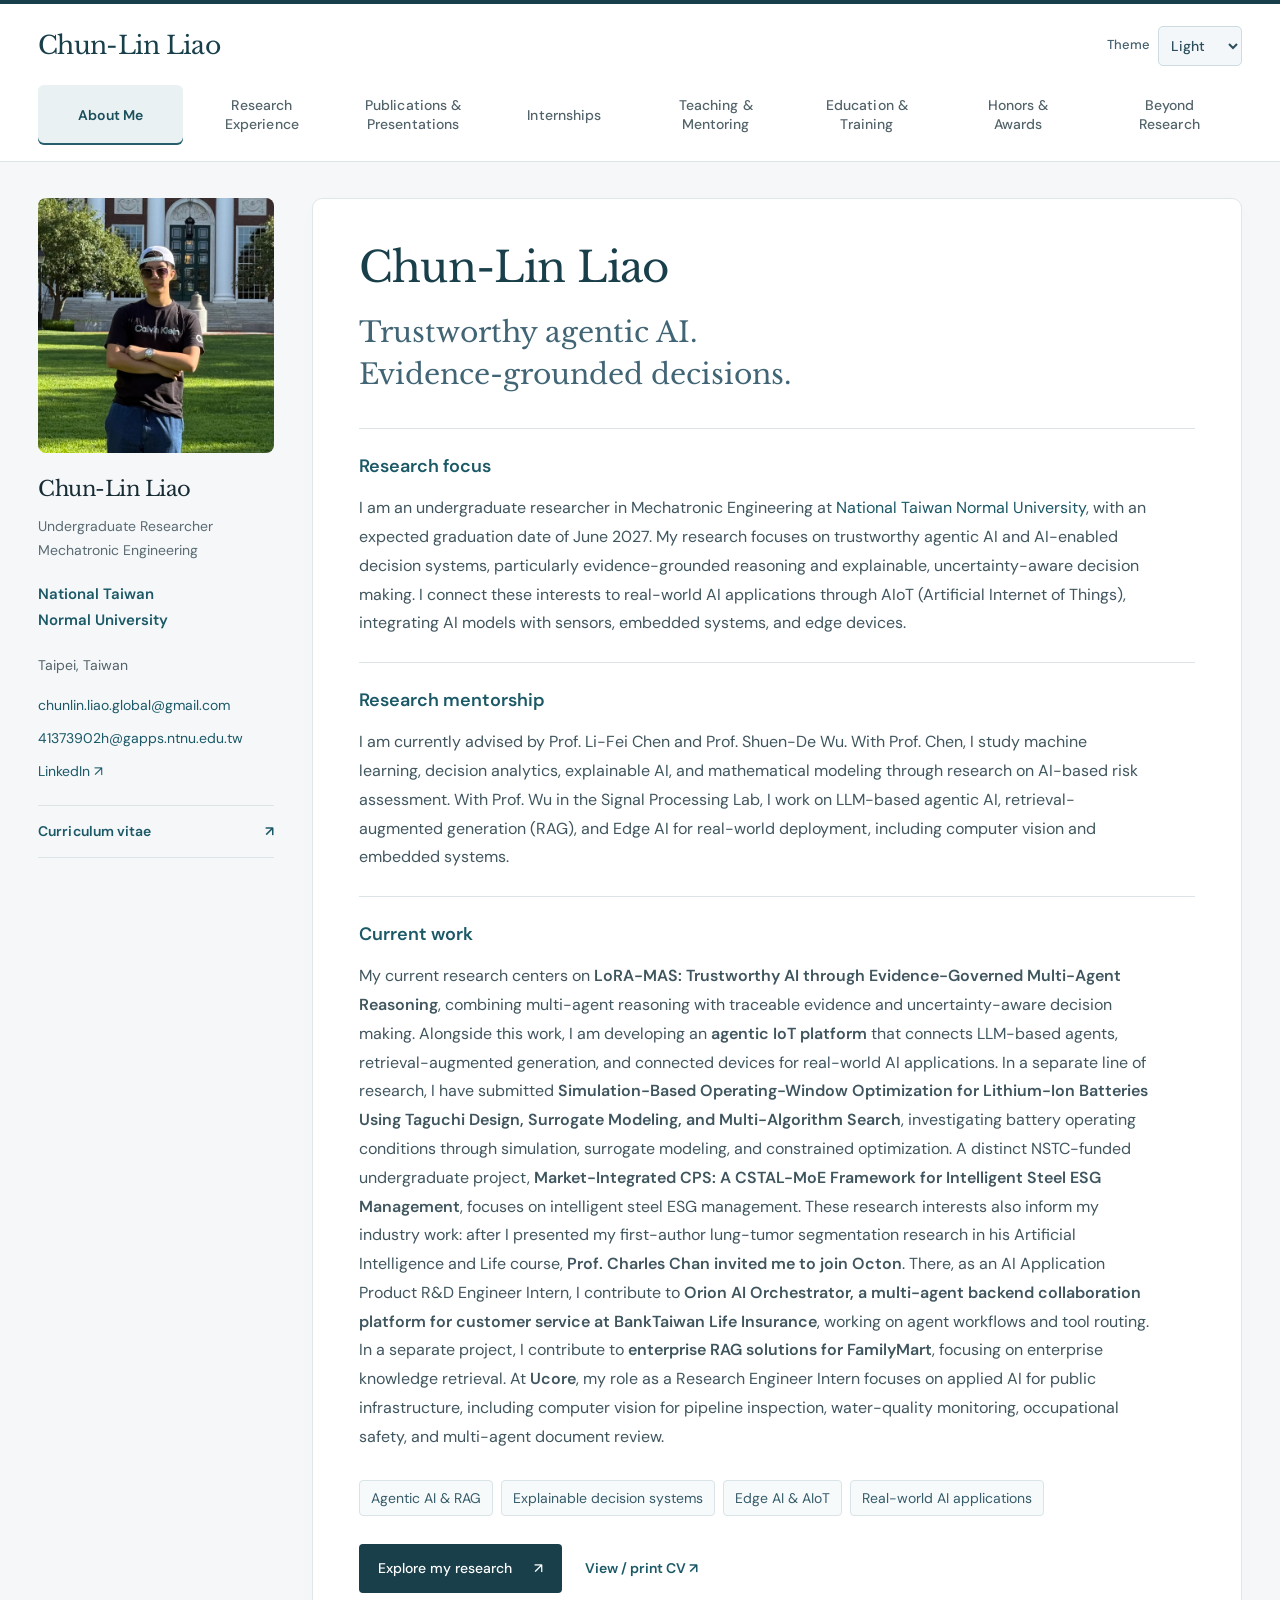
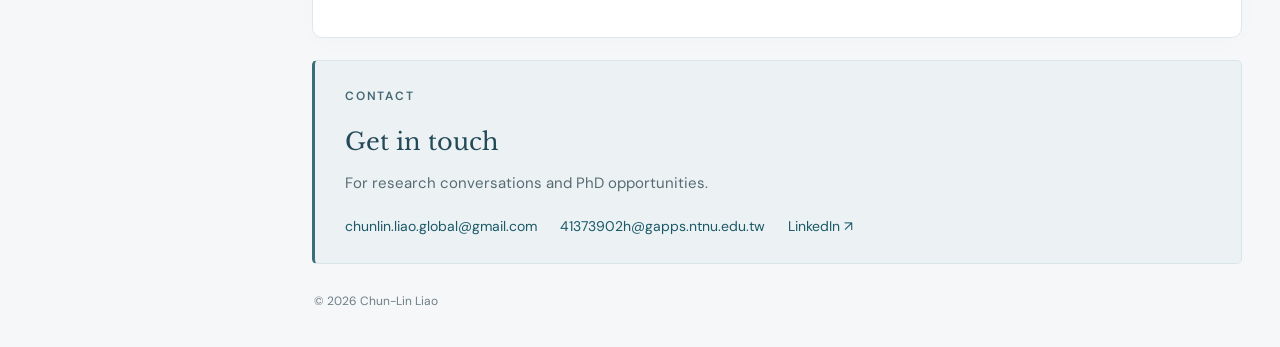
==== index.html @ b820201d "Separate Octon client projects and clarify their scope" ====
<!doctype html><html lang="en"><head><meta charset="utf-8"><meta name="viewport" content="width=device-width, initial-scale=1"><meta name="description" content="Chun-Lin Liao — NTNU undergraduate researcher in trustworthy agentic AI, evidence-grounded decision systems, and Edge AI. Research, publications, teaching, and experience."><meta name="theme-color" content="#193f4a"><title>About Me | Chun-Lin Liao</title><link rel="icon" href="assets/favicon.svg" type="image/svg+xml"><link rel="stylesheet" href="assets/style.css"><link rel="stylesheet" href="assets/refinements.css"><link rel="stylesheet" href="assets/themes.css?v=6"><link rel="stylesheet" href="assets/navigation.css?v=9"><link rel="stylesheet" href="assets/polish.css?v=8"><script src="assets/theme.js?v=6"></script></head><body class="portfolio page-about"><a class="skip-link" href="#main">Skip to content</a><header class="masthead"><div class="masthead-inner"><a class="wordmark" href="index.html">Chun-Lin Liao</a><button class="menu-toggle" type="button" aria-expanded="false" aria-controls="main-navigation">Menu <span aria-hidden="true">☰</span></button><nav id="main-navigation" aria-label="Main navigation"><a href="index.html" class="active" aria-current="page">About Me</a><a href="research.html">Research<br>Experience</a><a href="papers.html">Publications &amp;<br>Presentations</a><a href="experience.html">Internships</a><a href="teaching.html">Teaching &amp;<br>Mentoring</a><a href="education.html">Education &amp;<br>Training</a><a href="awards.html">Honors &amp;<br>Awards</a><a href="beyond-research.html">Beyond<br>Research</a></nav><label class="theme-control"><span>Theme</span><select aria-label="Color theme" data-theme-picker><option value="light">Light</option><option value="dark">Dark</option></select></label></div></header><div class="layout"><aside class="profile"><div class="portrait-frame"><img class="portrait" src="assets/profile.jpg" alt="Chun-Lin Liao outdoors in front of a university building" width="256" height="260"></div><div class="profile-text"><a class="profile-name" href="index.html">Chun-Lin Liao</a><p>Undergraduate Researcher<br>Mechatronic Engineering</p><p class="affiliation"><a href="https://en.ntnu.edu.tw/aboutus.php" target="_blank" rel="noopener noreferrer">National Taiwan<br>Normal University</a></p><div class="profile-meta"><span>Taipei, Taiwan</span></div><div class="profile-contact"><a href="mailto:chunlin.liao.global@gmail.com">chunlin.liao.global@gmail.com</a><a href="mailto:41373902h@gapps.ntnu.edu.tw">41373902h@gapps.ntnu.edu.tw</a><a href="https://www.linkedin.com/in/chun-lin-liao-755b65386/" target="_blank" rel="noopener noreferrer">LinkedIn ↗</a></div></div><a class="cv-link" href="cv.html" target="_blank">Curriculum vitae <span aria-hidden="true">↗</span></a></aside><main id="main"><div class="reading-pane"><section id="about" class="intro"><h1>Chun-Lin Liao</h1><p class="lead">Trustworthy agentic AI.<br>Evidence-grounded decisions.</p><h2 class="about-label">Research focus</h2><p>I am an undergraduate researcher in Mechatronic Engineering at <a href="https://en.ntnu.edu.tw/aboutus.php" target="_blank" rel="noopener noreferrer">National Taiwan Normal University</a>, with an expected graduation date of June 2027. My research focuses on trustworthy agentic AI and AI-enabled decision systems, particularly evidence-grounded reasoning and explainable, uncertainty-aware decision making. I connect these interests to real-world AI applications through AIoT (Artificial Internet of Things), integrating AI models with sensors, embedded systems, and edge devices.</p><h2 class="about-label">Research mentorship</h2><p>I am currently advised by Prof. Li-Fei Chen and Prof. Shuen-De Wu. With Prof. Chen, I study machine learning, decision analytics, explainable AI, and mathematical modeling through research on AI-based risk assessment. With Prof. Wu in the Signal Processing Lab, I work on LLM-based agentic AI, retrieval-augmented generation (RAG), and Edge AI for real-world deployment, including computer vision and embedded systems.</p><h2 class="about-label">Current work</h2><p>My current research centers on <strong>LoRA-MAS: Trustworthy AI through Evidence-Governed Multi-Agent Reasoning</strong>, combining multi-agent reasoning with traceable evidence and uncertainty-aware decision making. Alongside this work, I am developing an <strong>agentic IoT platform</strong> that connects LLM-based agents, retrieval-augmented generation, and connected devices for real-world AI applications. In a separate line of research, I have submitted <strong>Simulation-Based Operating-Window Optimization for Lithium-Ion Batteries Using Taguchi Design, Surrogate Modeling, and Multi-Algorithm Search</strong>, investigating battery operating conditions through simulation, surrogate modeling, and constrained optimization. A distinct NSTC-funded undergraduate project, <strong>Market-Integrated CPS: A CSTAL-MoE Framework for Intelligent Steel ESG Management</strong>, focuses on intelligent steel ESG management. These research interests also inform my industry work: after I presented my first-author lung-tumor segmentation research in his Artificial Intelligence and Life course, <strong>Prof. Charles Chan invited me to join Octon</strong>. There, as an AI Application Product R&amp;D Engineer Intern, I contribute to <strong>Orion AI Orchestrator, a multi-agent backend collaboration platform for customer service at BankTaiwan Life Insurance</strong>, working on agent workflows and tool routing. In a separate project, I contribute to <strong>enterprise RAG solutions for FamilyMart</strong>, focusing on enterprise knowledge retrieval. At <strong>Ucore</strong>, my role as a Research Engineer Intern focuses on applied AI for public infrastructure, including computer vision for pipeline inspection, water-quality monitoring, occupational safety, and multi-agent document review.</p><div class="topic-list"><span>Agentic AI & RAG</span><span>Explainable decision systems</span><span>Edge AI & AIoT</span><span>Real-world AI applications</span></div><div class="intro-links"><a class="button" href="papers.html">Explore my research <span aria-hidden="true">↗</span></a><a class="text-button" href="cv.html" target="_blank">View / print CV <span aria-hidden="true">↗</span></a></div></section></div><section id="contact" class="contact-section"><p class="eyebrow">CONTACT</p><h2>Get in touch</h2><p>For research conversations and PhD opportunities.</p><div class="contact-links"><a href="mailto:chunlin.liao.global@gmail.com">chunlin.liao.global@gmail.com</a><a href="mailto:41373902h@gapps.ntnu.edu.tw">41373902h@gapps.ntnu.edu.tw</a><a href="https://www.linkedin.com/in/chun-lin-liao-755b65386/" target="_blank" rel="noopener noreferrer">LinkedIn ↗</a></div></section><footer><span>© 2026 Chun-Lin Liao</span></footer></main></div><script src="assets/site.js?v=3"></script></body></html>
---- assets/style.css ----
@import url('https://fonts.googleapis.com/css2?family=DM+Sans:wght@400;500;600;700&family=Libre+Baskerville:wght@400;700&display=swap');
:root{--ink:#182c34;--muted:#53636a;--accent:#1b5967;--line:#dce4e7;--surface:#f2f6f7;--serif:'Libre Baskerville',Georgia,serif;--sans:'DM Sans',Arial,sans-serif}*{box-sizing:border-box}html{scroll-behavior:smooth;scroll-padding-top:105px}body{margin:0;background:#fff;color:var(--ink);font:16px/1.75 var(--sans)}a{color:var(--accent);text-decoration:none}a:hover{text-decoration:underline;text-underline-offset:4px}a:focus-visible,summary:focus-visible,button:focus-visible{outline:3px solid #bd682f;outline-offset:5px}p{margin:0 0 18px}strong{font-weight:600}.masthead{min-height:83px;display:flex;align-items:center;justify-content:space-between;gap:34px;padding:18px max(5vw,24px);border-top:5px solid #193f4a;border-bottom:1px solid var(--line);position:sticky;top:0;background:#fffffffa;z-index:10}.wordmark{font-weight:700;letter-spacing:1.5px;font-size:19px;color:var(--ink);white-space:nowrap}.wordmark span{color:#83999f;margin:0 6px}nav{display:flex;gap:25px;flex-wrap:wrap}nav a{font-size:14px;color:var(--muted);font-weight:500}nav a:hover,nav a.active{color:var(--accent);text-decoration:underline;text-underline-offset:8px}.layout{max-width:1320px;margin:auto;padding:57px 5vw 0;display:grid;grid-template-columns:245px minmax(0,1fr);gap:70px}.profile{align-self:start;position:sticky;top:119px}.portrait{display:block;width:100%;height:252px;object-fit:cover;object-position:46% 68%;border-radius:3px;margin-bottom:23px}.profile-name{font:700 23px/1.4 var(--serif);color:var(--ink)}.profile p{font-size:14px;line-height:1.7;margin:10px 0}.profile .affiliation{font-weight:600;font-size:15px;margin-top:20px}.profile-meta{font-size:13px;color:var(--muted);display:grid;gap:3px;margin:19px 0}.profile-contact{display:grid;gap:8px;font-size:12px;overflow-wrap:anywhere}.cv-link{display:flex;justify-content:space-between;border-top:1px solid var(--line);border-bottom:1px solid var(--line);padding:13px 0;margin-top:24px;font-size:14px;font-weight:600}.profile .updated{font-size:12px;color:#65767d;margin-top:18px}.intro{padding:7px 0 55px}.eyebrow{font-size:12px;font-weight:700;letter-spacing:2px;color:var(--accent);margin-bottom:20px}h1{font:400 clamp(36px,4vw,51px)/1.25 var(--serif);letter-spacing:-1.6px;margin:0 0 25px}.lead{font:400 clamp(22px,2.3vw,30px)/1.6 var(--serif);color:var(--accent);margin-bottom:26px}.intro>p:not(.lead):not(.eyebrow){max-width:790px;color:#3f535d}.topic-list{display:flex;gap:8px;flex-wrap:wrap;margin:25px 0 30px}.topic-list span{font-size:13px;border:1px solid #ccdadd;border-radius:3px;padding:4px 10px;color:#325562}.intro-links{display:flex;gap:25px;align-items:center;flex-wrap:wrap}.button{background:#193f4a;color:white;display:inline-flex;gap:22px;padding:11px 20px;border-radius:3px;font-size:14px}.button:hover{background:#245b68;text-decoration:none}.text-button{font-size:14px;font-weight:600}.section{border-top:1px solid var(--line);padding:37px 0 40px}.section-heading{display:flex;gap:17px;align-items:baseline;margin-bottom:26px}.section-heading>span{font-size:12px;color:#668088;letter-spacing:1px}.section-heading h2{font:400 26px/1.5 var(--serif);margin:0;letter-spacing:-.5px}.entry{padding:21px 0;border-bottom:1px solid #e8eef0}.entry:last-child{border:0;padding-bottom:0}.entry-top{display:flex;flex-direction:column;align-items:flex-start;gap:8px}.entry h3{font:600 18px/1.55 var(--sans);margin:0;max-width:850px}.entry .tag{order:-1;font-size:12px;font-weight:600;line-height:1.5;letter-spacing:.15px;color:#215d69;background:#eaf2f4;border-radius:3px;padding:3px 8px}.meta{font-size:14px;color:var(--muted);line-height:1.75;margin:10px 0 13px}.meta strong{color:#354c56}.entry p:last-child{margin-bottom:0}.entry ul{padding-left:20px;margin:13px 0 10px}.entry li{padding-left:3px;margin-bottom:10px;color:#3d515a}.links{display:flex;flex-wrap:wrap;gap:11px 24px;margin-top:17px;font-size:14px;font-weight:600}.links span{font-size:12px;margin-left:3px}.paper-note{font-size:14px;color:#596b73}.group-title{font-size:14px;font-weight:700;letter-spacing:.5px;text-transform:uppercase;color:var(--accent);margin:30px 0 4px}.group-title:first-of-type{margin-top:0}details{margin-top:14px;background:#f4f7f8;border-radius:3px;padding:11px 15px}summary{cursor:pointer;font-size:14px;font-weight:600;color:var(--accent)}details[open] summary{margin-bottom:14px}details ul{font-size:15px;line-height:1.8}.small-facts{font-size:14px;color:var(--accent)}.table-wrap{overflow-x:auto;margin-top:20px}table{border-collapse:collapse;width:100%;font-size:14px;line-height:1.6}caption{text-align:left;color:var(--muted);font-size:13px;margin-bottom:9px}th,td{text-align:left;padding:13px 14px;border-bottom:1px solid var(--line)}th{background:var(--surface);font-weight:600}td:first-child{color:var(--muted)}.skills{display:grid;grid-template-columns:1fr 1fr;gap:20px 28px;margin:22px 0 0}.skills dt{font-size:14px;font-weight:700}.skills dd{margin:6px 0 0;color:var(--muted);font-size:15px}.activities{list-style:none;padding:0}.activities li{display:grid;grid-template-columns:120px 1fr;gap:18px;padding:17px 0;border-bottom:1px solid var(--line)}.activity-date{font-size:13px;color:var(--muted)}.activities strong{font-size:15px}.activities p{font-size:14px;color:var(--muted);margin:4px 0 0}.contact-section{margin-top:10px;padding:30px;background:var(--surface);border-left:3px solid #215d69}.contact-section h2{font:400 25px var(--serif);margin:0 0 14px}.contact-section .eyebrow{margin-bottom:13px}.contact-links{display:flex;flex-direction:column;gap:7px;overflow-wrap:anywhere;font-size:15px}footer{display:flex;justify-content:space-between;gap:20px;padding:40px 0;font-size:12px;color:var(--muted)}.skip-link{position:absolute;top:-100px;left:15px;background:white;padding:10px;z-index:20}.skip-link:focus{top:10px}.cv-page{background:#eef2f4}.cv-toolbar{max-width:970px;margin:25px auto;display:flex;justify-content:space-between;padding:0 22px;gap:20px}.cv-toolbar button{background:#193f4a;color:white;border:0;border-radius:3px;padding:12px 18px;font:500 14px var(--sans);cursor:pointer}.cv-document{max-width:970px;margin:0 auto 50px;background:#fff;padding:55px 65px}.cv-contact{display:flex;flex-wrap:wrap;gap:4px 20px;font-size:14px;margin-bottom:28px}.cv-document>.section{padding:30px 0}.cv-document .section-heading>span{display:none}.cv-document .section-heading h2{font-size:24px}.cv-document .entry h3{font-size:17px}.cv-document h1{font-size:36px}.cv-document .entry{break-inside:avoid}.cv-document details{background:transparent;padding:0}.cv-document summary{display:none}
@media(min-width:1500px){.layout{padding-left:45px;padding-right:45px}}
@media(max-width:1100px){.layout{gap:38px;grid-template-columns:220px minmax(0,1fr)}nav{gap:14px}.masthead{padding:16px 4vw}.portrait{height:233px}}
@media(max-width:800px){.masthead{position:relative;display:block;padding:18px 22px}nav{margin-top:16px;gap:9px 19px}nav a{font-size:13px}.layout{display:block;padding:30px 23px 0}.profile{position:static;display:grid;grid-template-columns:150px 1fr;gap:0 23px;padding-bottom:28px;border-bottom:1px solid var(--line)}.portrait{width:150px;height:185px;margin:0}.profile-name{font-size:21px}.profile p{margin:7px 0}.profile .affiliation{margin-top:10px}.profile-meta{margin:10px 0}.profile-contact{font-size:12px}.cv-link{grid-column:1/-1;margin-top:20px}.profile .updated{grid-column:1/-1;margin:8px 0 0}.intro{padding:36px 0 38px}h1{font-size:38px}.lead{font-size:25px}.section{padding-top:27px}.section-heading h2{font-size:24px}.entry h3{font-size:17px}.activities li{grid-template-columns:100px 1fr;gap:12px}.skills{grid-template-columns:1fr}.contact-section{padding:24px}footer{flex-direction:column;gap:6px}.cv-document{padding:30px 22px}.cv-document h1{font-size:31px}.cv-toolbar{align-items:center;font-size:14px}}
@media(max-width:410px){.profile{grid-template-columns:115px 1fr;gap:0 16px}.portrait{width:115px;height:155px}.profile-name{font-size:18px}.profile-contact{font-size:12px}.profile-meta{font-size:12px}.layout{padding-left:18px;padding-right:18px}.activities li{grid-template-columns:1fr;gap:3px}.intro-links{gap:17px}.topic-list span{font-size:12px}.section-heading{gap:11px}.section-heading h2{font-size:22px}}
@media(prefers-reduced-motion:reduce){html{scroll-behavior:auto}}
@media print{@page{size:A4;margin:17mm}body,.cv-page{background:white;font:10pt/1.5 Arial,sans-serif;color:#111}.cv-toolbar,.masthead,.profile,.skip-link,.intro-links,summary{display:none!important}.layout{display:block;padding:0}.cv-document{max-width:none;margin:0;padding:0}.cv-document h1{font-size:25pt}.section{padding:16px 0!important}.section-heading{margin-bottom:8px}.section-heading h2{font-size:16pt!important}.entry{padding:11px 0;break-inside:avoid}.entry h3{font-size:11pt!important}.meta,.paper-note,.entry .tag,.links,.small-facts,.activities strong,.activities p,.skills dd,table,.cv-contact{font-size:9pt}.entry ul,details ul{font-size:10pt}details{padding:0;background:none}.entry li{margin-bottom:5px}.tag{background:none!important;padding:0!important}.group-title{font-size:10pt}.links{margin-top:6px}.section-heading,.group-title{break-after:avoid}footer{padding:15px 0}.contact-section{background:none}a{color:#164a60}.activities li{padding:8px 0}}
---- assets/refinements.css ----
/* Shared academic page system */
.portfolio{background:#f5f7f9;color:#233841}
.portfolio .masthead{border-top:4px solid #193f4a;padding:0 38px;background:#fff;min-height:94px}
.masthead-inner{max-width:1296px;width:100%;margin:auto;display:flex;justify-content:space-between;align-items:center;gap:34px}
.portfolio .wordmark{font:400 23px/1.4 var(--serif);letter-spacing:-.7px;color:#193f4a;padding:21px 0}
.portfolio nav{gap:5px;align-self:stretch;align-items:center}
.portfolio nav a{font-size:14px;padding:12px 11px;color:#52636a;border-radius:4px;white-space:nowrap;transition:background-color .15s,color .15s}
.portfolio nav a:hover{background:#f0f5f6;text-decoration:none;color:#193f4a}
.portfolio nav a.active{color:#194e5b;background:#eaf1f3;font-weight:700;box-shadow:inset 0 -2px #275e6c;text-decoration:none}
.portfolio .layout{display:grid;max-width:1372px;padding:46px 38px 0;grid-template-columns:236px minmax(0,1fr);gap:43px}
.portfolio .profile{display:block;top:130px;padding:0 0 24px}
.portfolio .portrait{width:100%;height:247px;border-radius:6px;margin-bottom:24px;box-shadow:0 3px 14px #193f4a12;border:1px solid #dbe4e7}
.portfolio .profile-name{font-size:21px;font-weight:400;letter-spacing:-.5px}
.portfolio .profile p{font-size:14px;color:#5a6b72;line-height:1.7}
.portfolio .profile .affiliation{color:#2e4a55;font-size:15px;font-weight:600}
.portfolio .profile-meta{margin:20px 0 16px;font-size:14px}
.portfolio .profile-contact{gap:9px;font-size:14px;line-height:1.6;overflow-wrap:anywhere}
.portfolio .cv-link{margin-top:22px;font-size:14px;letter-spacing:.1px}
.portfolio .profile .updated{font-size:12px;color:#6b7d84}
.reading-pane{background:#fff;border:1px solid #e0e7eb;border-radius:8px;padding:39px 44px 43px;box-shadow:0 5px 24px #193f4a04;min-height:400px}
.portfolio .intro{padding:0}
.portfolio .eyebrow{font-size:12px;letter-spacing:1.8px;color:#456774;margin-bottom:20px;font-weight:600}
.portfolio h1{font-size:clamp(32px,3.5vw,46px);line-height:1.35;letter-spacing:-1.5px;margin-bottom:24px;color:#193f4a}
.portfolio .lead{font-size:clamp(23px,2.25vw,30px);line-height:1.6;color:#416575;margin:5px 0 29px}
.portfolio .intro>p:not(.lead):not(.eyebrow){font-size:16px;line-height:1.9;color:#40565f;margin-bottom:22px}
.portfolio .topic-list{margin:27px 0 32px;gap:8px}
.portfolio .topic-list span{font-size:14px;line-height:1.6;padding:6px 11px;border-radius:4px;border:1px solid #d9e4e8;background:#f7fafb;color:#365c6a}
.portfolio .button{padding:12px 19px;border-radius:4px;font-weight:500}
.portfolio .intro-links{gap:23px}
.portfolio .contact-section{margin-top:24px;background:#ecf2f4;border:1px solid #dae5e9;border-left:3px solid #3b6c79;border-radius:5px;padding:25px 29px}
.portfolio .contact-section h2{font-size:24px;color:#244a59}
.portfolio .contact-section p:not(.eyebrow){font-size:15px;color:#566b74}
.portfolio .contact-links{font-size:14px;display:flex;flex-direction:row;flex-wrap:wrap;gap:9px 23px}
.page-heading{border-bottom:1px solid #dae3e7;padding-bottom:26px;margin-bottom:6px}
.page-heading h1{font-size:clamp(29px,3vw,39px);margin-bottom:0;line-height:1.4}
.page-heading .eyebrow{margin-bottom:14px}
.topic-section>.entry{padding:26px 0}
.topic-section>.entry:last-child{padding-bottom:0}
.portfolio .entry h3{font-size:19px;line-height:1.6;font-weight:600;letter-spacing:-.2px;color:#223f4d}
.portfolio .meta{font-size:14px;line-height:1.8;color:#657680;margin-top:10px;margin-bottom:14px}
.portfolio .entry p,.portfolio .entry li{line-height:1.85}
.portfolio .entry .tag{font-size:13px;background:#edf4f5;color:#2b6170;letter-spacing:.1px;padding:4px 9px;margin-bottom:3px}
.portfolio .group-title{font-size:13px;letter-spacing:1px;color:#4b7180;margin:31px 0 8px;padding-bottom:10px;border-bottom:1px solid #e1e9ec;line-height:1.7}
.portfolio details{margin-top:18px;padding:13px 17px;background:#f5f8fa;border:1px solid #e1e9ed;border-radius:5px}
.portfolio summary{font-size:14px;font-weight:500;line-height:1.7}
.portfolio details[open] summary{padding-bottom:12px;border-bottom:1px solid #e0e8ed}
.portfolio .links{gap:10px 19px}
.portfolio .links a{font-size:14px;font-weight:500;padding:4px 0;border-bottom:1px solid #bccfd6;line-height:1.6}
.portfolio .links a:hover{border-color:#193f4a;text-decoration:none}
.portfolio .table-wrap{border:1px solid #e0e8ed;border-radius:5px;overflow:auto}
.portfolio table{font-size:14px;min-width:450px}
.portfolio caption{padding:11px 14px;margin:0;font-size:13px;background:#f6f9fa}
.portfolio th{background:#edf3f5;color:#365664}
.portfolio th,.portfolio td{padding:12px 14px}
.portfolio tbody tr:last-child td{border:0}
.portfolio .skills{gap:14px;margin:19px 0 0}
.portfolio .skills>div{padding:17px 19px;border:1px solid #dfe8ec;border-radius:5px;background:#f7fafb}
.portfolio .skills dt{font-size:14px;color:#315967}
.portfolio .skills dd{font-size:15px;line-height:1.7}
.portfolio .activities li{padding:20px 0;grid-template-columns:110px 1fr}
.portfolio .activities strong{font-size:16px;font-weight:500;line-height:1.7}
.portfolio .activities p{line-height:1.8;margin-top:5px}
.portfolio footer{padding:27px 2px 35px;font-size:12px;color:#6d7e86;align-items:baseline}
@media(min-width:1450px){.portfolio .layout{padding-left:38px;padding-right:38px}}
@media(max-width:1200px){.portfolio .masthead{position:relative;padding:0 30px}.masthead-inner{display:block}.portfolio .wordmark{display:inline-block;padding:19px 0 8px}.portfolio nav{padding:0 0 16px;gap:6px}.portfolio nav a{padding:8px 13px}.portfolio .layout{padding:30px 30px 0;gap:30px;grid-template-columns:215px minmax(0,1fr)}.reading-pane{padding:31px}.portfolio .profile{top:30px}.portfolio .portrait{height:229px}.portfolio .profile-contact{font-size:14px}}
@media(max-width:850px){.portfolio .layout{grid-template-columns:185px minmax(0,1fr);gap:22px;padding:25px 24px 0}.portfolio .portrait{height:205px}.reading-pane{padding:27px}.portfolio .profile-name{font-size:20px}.portfolio .entry h3{font-size:18px}.portfolio footer{flex-direction:column;gap:5px}.portfolio .skills{grid-template-columns:1fr}}
@media(max-width:700px){.portfolio .masthead{padding:0 20px}.portfolio .wordmark{font-size:23px;padding:18px 0 10px}.portfolio nav{display:grid;grid-template-columns:repeat(4,minmax(0,1fr));gap:5px;padding-bottom:15px}.portfolio nav a{white-space:normal;text-align:center;font-size:14px;line-height:1.5;padding:9px 3px;height:100%;display:flex;align-items:center;justify-content:center}.portfolio .layout{display:flex;flex-direction:column;padding:23px 18px 0;gap:23px}.portfolio .profile{display:grid;grid-template-columns:115px minmax(0,1fr);gap:0 20px;width:100%;padding-bottom:0;border-bottom:0;position:static}.portfolio .portrait{width:115px;height:160px;margin:0;border-radius:5px}.portfolio .profile-name{font-size:22px}.portfolio .profile p{font-size:14px;margin:8px 0}.portfolio .profile .affiliation{margin:10px 0;font-size:14px}.portfolio .profile-meta{font-size:14px;margin:10px 0}.portfolio .profile-contact{grid-column:1/-1;font-size:14px;gap:7px}.portfolio .cv-link{grid-column:1/-1;margin-top:17px}.portfolio .profile .updated{grid-column:1/-1;font-size:12px;margin:6px 0 0}.reading-pane{padding:26px 23px;border-radius:6px;min-height:0}.portfolio .intro{padding:0}.portfolio h1{font-size:35px;letter-spacing:-1px}.portfolio .lead{font-size:24px;line-height:1.65}.portfolio .eyebrow{font-size:12px;letter-spacing:1.3px}.portfolio .intro>p:not(.lead):not(.eyebrow){font-size:16px;line-height:1.85}.portfolio .topic-list{gap:7px}.portfolio .topic-list span{font-size:13px}.portfolio .intro-links{gap:16px}.portfolio .contact-section{padding:23px;margin-top:20px}.portfolio .contact-links{flex-direction:column;gap:8px}.page-heading{padding-bottom:23px}.page-heading h1{font-size:30px}.portfolio .group-title{font-size:13px}.portfolio .entry h3{font-size:18px}.portfolio .entry li{padding-left:0}.portfolio details{padding:12px}.portfolio .activities li{grid-template-columns:1fr;gap:5px}.portfolio .activity-date{font-size:13px}.portfolio:not(.page-about) .profile{grid-template-columns:66px minmax(0,1fr);align-items:center;gap:0 15px}.portfolio:not(.page-about) .portrait{width:66px;height:80px}.portfolio:not(.page-about) .profile-name{font-size:21px}.portfolio:not(.page-about) .profile .affiliation,.portfolio:not(.page-about) .profile-meta,.portfolio:not(.page-about) .profile-contact,.portfolio:not(.page-about) .profile .updated{display:none}.portfolio:not(.page-about) .profile .cv-link{margin-top:12px;padding:9px 0}.portfolio:not(.page-about) .profile-text>p{font-size:13px;margin:5px 0}}
@media(max-width:380px){.portfolio .layout{padding-left:13px;padding-right:13px}.reading-pane{padding:23px 19px}.portfolio .profile{grid-template-columns:90px minmax(0,1fr);gap:0 14px}.portfolio .portrait{width:90px;height:145px}.portfolio .profile-name{font-size:20px}.portfolio .masthead{padding:0 14px}.portfolio nav a{font-size:13px}.portfolio h1{font-size:32px}}
@media print{.portfolio{background:#fff}.reading-pane{padding:0;border:0;box-shadow:none}.portfolio .layout{display:block;padding:0}.portfolio .page-heading h1{font-size:23pt}.portfolio .entry h3{font-size:12pt}.portfolio .contact-section{background:white}.portfolio .profile{display:none}}
---- assets/themes.css ----
.masthead-inner{display:grid;grid-template-columns:auto minmax(0,1fr) auto;gap:20px}
.masthead-inner nav{justify-content:center}
.theme-control{display:flex;align-items:center;gap:8px;justify-self:end;white-space:nowrap;font:500 13px/1.6 var(--sans);color:#45616e}
.theme-control select{font:500 14px var(--sans);min-width:84px;max-width:110px;padding:9px 8px;color:#2c4e5c;background:#f3f7f9;border:1px solid #cddbe2;border-radius:5px;cursor:pointer}
.theme-control select:focus-visible{outline:3px solid #bc7946;outline-offset:3px}
.cv-toolbar{align-items:center;flex-wrap:wrap}.cv-toolbar .theme-control{margin-left:auto}
html[data-theme="dark"]{color-scheme:dark;--ink:#e2ebf1;--muted:#aabcc7;--accent:#9ad2e3;--line:#354958;--surface:#233744}
html[data-theme="dark"] body,html[data-theme="dark"] .portfolio,html[data-theme="dark"] .cv-page{background:#101b24;color:#d9e5eb}
html[data-theme="dark"] .portfolio .masthead{background:#15232e;border-top-color:#70afc2;border-bottom-color:#344754}
html[data-theme="dark"] .reading-pane,html[data-theme="dark"] .cv-document{background:#182936;border-color:#314754;box-shadow:0 5px 24px #00000012}
html[data-theme="dark"] .portfolio .wordmark,html[data-theme="dark"] .profile-name,html[data-theme="dark"] .portfolio h1,html[data-theme="dark"] .portfolio .entry h3,html[data-theme="dark"] .portfolio .section-heading h2,html[data-theme="dark"] .portfolio .contact-section h2{color:#e2edf2}
html[data-theme="dark"] .portfolio .lead,html[data-theme="dark"] .portfolio .eyebrow,html[data-theme="dark"] .portfolio .skills dt,html[data-theme="dark"] .portfolio .group-title{color:#a5d0dd}
html[data-theme="dark"] .portfolio .intro>p:not(.lead):not(.eyebrow),html[data-theme="dark"] .portfolio .entry li,html[data-theme="dark"] .portfolio .profile p,html[data-theme="dark"] .portfolio .profile .affiliation,html[data-theme="dark"] .meta strong{color:#c6d6df}
html[data-theme="dark"] .portfolio .meta,html[data-theme="dark"] .portfolio .contact-section p:not(.eyebrow),html[data-theme="dark"] .portfolio footer,html[data-theme="dark"] .portfolio .profile .updated,html[data-theme="dark"] .paper-note{color:#adbfca}
html[data-theme="dark"] .portfolio nav a{color:#bacbd4}
html[data-theme="dark"] .portfolio nav a:hover,html[data-theme="dark"] .portfolio nav a.active{background:#294351;color:#cae8f0;box-shadow:inset 0 -2px #86c0d2}
html[data-theme="dark"] .portfolio .contact-section,html[data-theme="dark"] .portfolio .skills>div,html[data-theme="dark"] .portfolio details,html[data-theme="dark"] .portfolio .topic-list span{background:#203745;border-color:#3c5564;color:#c8e0e9}
html[data-theme="dark"] .portfolio .entry .tag,html[data-theme="dark"] .portfolio th,html[data-theme="dark"] .portfolio caption{background:#253e4d;color:#c8e3ec}
html[data-theme="dark"] .page-heading,html[data-theme="dark"] .portfolio .entry,html[data-theme="dark"] .portfolio .group-title,html[data-theme="dark"] .portfolio details[open] summary,html[data-theme="dark"] .portfolio .table-wrap,html[data-theme="dark"] .portfolio .portrait{border-color:#364d5c}
html[data-theme="dark"] .theme-control{color:#bed2dc}
html[data-theme="dark"] .theme-control select{background:#243b4b;color:#dceaf0;border-color:#4c6677}
html[data-theme="dark"] .button,html[data-theme="dark"] .cv-toolbar button{background:#b3dce7;color:#133243}
html[data-theme="dark"] .button:hover{background:#d0e9f0}
html[data-theme="dark"] .skip-link{background:#1b303e;color:#d5eaf2}
html[data-theme="dark"] .cv-document details{background:transparent}
html[data-theme="dark"] .cv-document li,html[data-theme="dark"] .cv-document .skills dd,html[data-theme="dark"] .cv-document .activities p,html[data-theme="dark"] .cv-document .small-facts{color:#c6d6df}
html[data-theme="dark"] .cv-document th{background:#253e4d;color:#c8e3ec}
html[data-theme="dark"] .cv-document .entry .tag{background:#253e4d;color:#c8e3ec}
@media(max-width:1300px){.portfolio .masthead{position:relative}.masthead-inner{grid-template-columns:minmax(0,1fr) auto}.portfolio .wordmark{padding:17px 0 6px}.masthead-inner .theme-control{grid-column:2;grid-row:1;margin-top:8px}.masthead-inner nav{grid-column:1/-1;grid-row:2;padding:0 0 14px;justify-content:flex-start}.masthead-inner{gap:4px 20px}}
@media(max-width:700px){.masthead-inner .theme-control{gap:5px}.theme-control select{font-size:14px;padding:8px 4px;min-width:76px}.portfolio .wordmark{font-size:21px;padding-bottom:8px}.theme-control>span{font-size:12px}.masthead-inner{gap:5px 12px}.masthead-inner nav{justify-content:stretch}.cv-toolbar{gap:14px}}
@media(max-width:380px){.portfolio .wordmark{font-size:19px}.masthead-inner .theme-control>span{position:absolute;width:1px;height:1px;overflow:hidden;clip-path:inset(50%)}.theme-control select{min-width:75px}}
@media print{html[data-theme]{color-scheme:light!important;--ink:#111;--muted:#444;--accent:#164a60;--line:#ddd;--surface:#fff}.theme-control{display:none!important}html[data-theme] body,html[data-theme] .cv-page,html[data-theme] .cv-document,html[data-theme] .reading-pane,html[data-theme] .cv-document details{background:white!important;color:#111!important;box-shadow:none!important}html[data-theme] .cv-document h1,html[data-theme] .cv-document h2,html[data-theme] .cv-document h3,html[data-theme] .cv-document p,html[data-theme] .cv-document li,html[data-theme] .cv-document .meta,html[data-theme] .cv-document .meta strong{color:#111!important}html[data-theme] .cv-document .tag,html[data-theme] .cv-document th{background:#f3f3f3!important;color:#111!important}}
---- assets/navigation.css ----
/* Eight balanced topics share the full navigation row. */
.portfolio .masthead{position:relative;padding:0 38px}
.portfolio .masthead-inner{display:grid;grid-template-columns:minmax(0,1fr) auto;gap:8px 24px;align-items:center}
.portfolio .masthead-inner .wordmark{grid-column:1;grid-row:1;justify-self:start;padding:21px 0 9px;margin:0}
.portfolio .masthead-inner .theme-control{grid-column:2;grid-row:1;justify-self:end;margin:10px 0 0}
.portfolio .masthead-inner nav{grid-column:1/-1;grid-row:2;display:grid;grid-template-columns:repeat(8,minmax(0,1fr));width:100%;gap:8px;padding:0 0 16px;align-items:stretch;justify-content:stretch}
.portfolio .masthead-inner nav a{display:flex;align-items:center;justify-content:center;text-align:center;min-height:48px;height:100%;padding:10px 6px;margin:0;font-size:14px;line-height:1.5;letter-spacing:0;white-space:normal;border-radius:5px;font-weight:500}
.portfolio .masthead-inner nav a.active{font-weight:600}
@media(min-width:1100px){.portfolio .masthead-inner nav a{font-size:15px;min-height:50px}}
@media(max-width:900px){.portfolio .masthead{padding:0 24px}.portfolio .masthead-inner nav{gap:5px}.portfolio .masthead-inner nav a{font-size:14px;padding:9px 4px}}
@media(max-width:1050px){.portfolio .masthead{padding:0 20px}.portfolio .masthead-inner{gap:9px 15px}.portfolio .masthead-inner nav{grid-template-columns:repeat(4,minmax(0,1fr));grid-auto-rows:minmax(58px,auto);gap:6px;padding-bottom:16px}.portfolio .masthead-inner nav a{min-height:48px;font-size:14px;padding:8px 5px}.portfolio .masthead-inner .wordmark{padding:19px 0 6px}}
@media(max-width:380px){.portfolio .masthead{padding:0 14px}.portfolio .masthead-inner nav{gap:4px}.portfolio .masthead-inner nav a{font-size:13px;min-height:46px;padding:7px 3px}}
@media print{.portfolio .masthead{display:none}}

@media(max-width:600px){.portfolio .masthead-inner nav{grid-template-columns:repeat(2,minmax(0,1fr));grid-auto-rows:minmax(52px,auto)}.portfolio .masthead-inner nav a{font-size:14px;min-height:52px}}
---- assets/polish.css ----
/* Quiet typography and consistent rhythm across the academic portfolio. */
.portfolio .masthead-inner nav{margin-top:0;gap:6px}
.portfolio .masthead-inner nav a{min-height:60px;flex-direction:column;line-height:1.35;padding:10px 6px;font-size:14px;border-radius:6px}
.portfolio .masthead-inner .wordmark{padding-top:24px;padding-bottom:14px;font-size:25px}
.portfolio .layout{padding-top:36px;gap:38px}
.portfolio .reading-pane{padding:40px 46px 44px;border-radius:10px}
.portfolio h1{letter-spacing:-1.1px;margin-bottom:16px}
.portfolio .lead{font-size:clamp(23px,2.2vw,29px);line-height:1.5;margin-bottom:32px}
.portfolio .about-label{font:600 13px/1.5 var(--sans);letter-spacing:1.1px;text-transform:uppercase;color:var(--accent);margin:28px 0 10px}
.portfolio .intro>p:not(.lead):not(.eyebrow){line-height:1.8;margin-bottom:0;max-width:72ch}
.portfolio .intro>p + .about-label{padding-top:24px;border-top:1px solid var(--line);margin-top:24px}
.portfolio .page-heading{padding-bottom:24px;margin-bottom:12px}
.portfolio .page-heading .eyebrow{font-size:11px;letter-spacing:1.5px;margin-bottom:10px}
.portfolio .entry{padding:30px 0;border-bottom-color:var(--line)}
.portfolio .entry-top{gap:12px}
.portfolio .entry h3{font-size:20px;line-height:1.5;letter-spacing:-.25px;text-wrap:pretty}
.portfolio .entry .tag{font-size:12px;padding:5px 10px;border-radius:4px}
.portfolio .meta{line-height:1.7;margin:12px 0 16px}
.portfolio .entry p,.portfolio .entry li{line-height:1.75}
.portfolio .group-title{margin-top:34px;margin-bottom:0;font-size:12px;letter-spacing:1.1px}
.portfolio details{margin-top:20px;padding:14px 17px}
.portfolio details[open] summary{margin-bottom:18px}
.portfolio .topic-list{margin:28px 0}
.portfolio .portrait{object-position:46% 68%;border-radius:8px}
.portfolio .contact-section{margin-top:22px;padding:25px 30px}
.portfolio .profile-contact a{line-height:1.7}
@media(max-width:1100px){.portfolio .reading-pane{padding:32px}.portfolio .layout{gap:28px}.portfolio .entry h3{font-size:19px}}
@media(max-width:700px){.portfolio .layout{padding-top:24px;gap:24px}.portfolio .reading-pane{padding:27px 23px}.portfolio .masthead-inner .wordmark{font-size:22px;padding-top:19px;padding-bottom:10px}.portfolio .entry{padding:25px 0}.portfolio .about-label{font-size:12px}.portfolio .entry h3{font-size:18px}.portfolio .contact-section{padding:23px}.portfolio .lead{font-size:24px}}
@media(prefers-reduced-motion:reduce){*,*::before,*::after{transition:none!important;animation:none!important;scroll-behavior:auto!important}}
@media print{.portfolio .reading-pane{padding:0}.portfolio .about-label{break-after:avoid}.portfolio .entry{padding:12px 0}}

.portfolio .intro>p:not(.lead) + p{margin-top:18px}
/* Portrait framing preserves the original photograph. */
.portfolio .portrait-frame{position:relative;overflow:hidden;width:100%;aspect-ratio:1 / 1.08;border-radius:8px;margin-bottom:22px;background:var(--surface)}
.portfolio .portrait-frame .portrait{position:absolute;width:350%;max-width:none;height:auto;left:-110%;top:-90%;margin:0;border:0;border-radius:0;box-shadow:none}
.portfolio .menu-toggle{display:none}
.portfolio .about-label{font-family:var(--serif);font-size:19px;font-weight:400;text-transform:none;letter-spacing:-.2px;line-height:1.5;margin-bottom:14px}
.portfolio .page-heading h1{font-size:clamp(30px,3.2vw,42px);letter-spacing:-.8px;text-wrap:balance}
.portfolio .group-title{font-size:14px;letter-spacing:.35px;text-transform:none;font-weight:600}
.portfolio .masthead-inner nav a{font-weight:500;letter-spacing:.1px}
@media(max-width:700px){
 .portfolio .portrait-frame{width:115px;aspect-ratio:1 / 1.08;margin:0}
 .portfolio:not(.page-about) .portrait-frame{width:66px}
 .portfolio .about-label{font-size:18px}
 .portfolio .masthead-inner .menu-toggle{display:flex;align-items:center;justify-content:space-between;grid-column:1/-1;grid-row:2;width:100%;padding:10px 12px;margin:0 0 12px;border:1px solid var(--line);border-radius:5px;background:var(--surface);color:var(--ink);font:500 14px var(--sans);cursor:pointer}
 .portfolio .masthead-inner nav{display:none;grid-row:3;grid-template-columns:repeat(2,minmax(0,1fr))}
 .portfolio .masthead-inner .menu-toggle[aria-expanded="true"] + nav{display:grid}
 .portfolio .masthead-inner .theme-control{grid-row:1}
 .portfolio .profile .profile-meta{margin:8px 0}
}
@media(max-width:380px){.portfolio .portrait-frame{width:90px}.portfolio:not(.page-about) .portrait-frame{width:66px}}
@media print{.menu-toggle{display:none!important}}

/* Research follows the open, separated entries used by Internships. */
.portfolio .research-entry{margin:0;padding:30px 0;border:0;border-bottom:1px solid var(--line);border-radius:0;background:transparent}
.portfolio .research-entry:last-child{border-bottom:0;padding-bottom:0}
.research-entry-header{display:flex;align-items:center;justify-content:space-between;gap:12px;margin-bottom:12px}
.portfolio .research-role{font:700 19px/1.45 var(--sans);color:var(--accent);margin:0!important;letter-spacing:.1px}
.portfolio .research-entry-header .tag{order:0;flex-shrink:0;margin:0;font-size:12px}
.portfolio .research-entry .entry-top h3{font:600 20px/1.5 var(--sans);letter-spacing:-.25px;color:var(--ink)}
.portfolio .research-facts{display:grid;gap:5px;padding:0;margin:12px 0 17px;border:0;font-size:14px;line-height:1.7;color:var(--muted)}
.portfolio .research-fact:first-child{font-weight:600}
.portfolio .research-description{font-size:16px;color:var(--ink)}
.portfolio .research-description p{margin:0;line-height:1.75}
html[data-theme="dark"] .portfolio .research-role{color:var(--accent)}
html[data-theme="dark"] .portfolio .research-entry .entry-top h3{color:var(--ink)}
.cv-page .research-role{font-weight:700;margin:0;color:var(--accent)}
.cv-page .research-facts{display:grid;gap:3px}
@media(max-width:700px){.portfolio .research-entry{padding:25px 0}.research-entry-header{align-items:flex-start;flex-wrap:wrap;gap:9px}.portfolio .research-role{font-size:18px}.portfolio .research-entry .entry-top h3{font-size:18px}.portfolio .research-facts{font-size:14px}}
@media print{.research-entry-header{margin-bottom:8px}.research-role{font-size:11pt}.research-entry{break-inside:avoid}.research-facts{font-size:9pt}}

.research-description p + p{margin-top:14px!important}

/* Shared type scale and metadata rhythm, used across every topic. */
.portfolio{--page-title-size:42px;--entry-title-size:20px;--section-title-size:18px;--metadata-size:14px}
.portfolio h1,.portfolio .page-heading h1{font:400 var(--page-title-size)/1.35 var(--serif);letter-spacing:-.8px}
.portfolio .entry h3,.portfolio .research-entry .entry-top h3{font:600 var(--entry-title-size)/1.5 var(--sans);letter-spacing:-.25px}
.portfolio .about-label,.portfolio .group-title{font:600 var(--section-title-size)/1.5 var(--sans);letter-spacing:0;text-transform:none;color:var(--accent)}
.portfolio .meta,.portfolio .research-facts{display:grid;gap:5px;font:400 var(--metadata-size)/1.7 var(--sans);color:var(--muted);margin:12px 0 17px;padding:0;border:0}
.meta-line{display:block}
.portfolio .meta .date-line,.portfolio .activity-date{font:400 var(--metadata-size)/1.7 var(--sans);color:var(--muted);font-variant-numeric:tabular-nums;letter-spacing:0}
.portfolio .entry .tag,.portfolio .research-entry-header .tag{font:600 12px/1.5 var(--sans);padding:5px 10px;border-radius:4px;letter-spacing:.1px}
.portfolio .entry p,.portfolio .entry li,.portfolio .research-description p{line-height:1.75}
.portfolio .entry .paper-note,.portfolio .entry .small-facts{font-size:var(--metadata-size)}
.portfolio .research-entry-header{margin-bottom:12px}
.portfolio .entry .meta strong{font-weight:600;color:var(--ink)}
.portfolio main{min-width:0}
.portfolio .entry h3,.portfolio .meta-line{overflow-wrap:break-word}
.cv-page .meta,.cv-page .research-facts{font:400 14px/1.7 var(--sans);color:var(--muted);display:grid;gap:5px}
@media(max-width:700px){.portfolio{--page-title-size:32px;--entry-title-size:18px;--section-title-size:17px;--metadata-size:14px}.portfolio .reading-pane{padding:25px 21px}}
@media print{.cv-page .meta,.cv-page .research-facts{font:400 9pt/1.5 Arial,sans-serif}.portfolio{--page-title-size:23pt;--entry-title-size:12pt;--section-title-size:11pt;--metadata-size:9pt}}

.cv-page .date-line,.cv-page .activity-date{font:400 14px/1.7 var(--sans);color:var(--muted);font-variant-numeric:tabular-nums}
@media print{.cv-page .date-line,.cv-page .activity-date{font:400 9pt/1.5 Arial,sans-serif}}

/* A lightly overlapping concert contact sheet with consistent frames. */
.band-gallery-section{margin-top:34px;padding-top:8px;border-top:1px solid var(--line)}
.band-gallery{display:grid;grid-template-columns:repeat(2,minmax(0,1fr));gap:0 4px;padding:30px 16px 26px;margin-top:12px;isolation:isolate}
.band-photo{position:relative;display:block;aspect-ratio:4/3;padding:7px;margin:0;background:var(--surface);border:1px solid var(--line);border-radius:4px;box-shadow:0 8px 20px #0003;transform:rotate(-3deg);transition:transform .22s ease,box-shadow .22s ease;z-index:1;cursor:zoom-in}
.band-photo:nth-child(2){transform:translate(-5px,18px) rotate(3deg)}
.band-photo:nth-child(3){transform:translate(5px,-4px) rotate(2deg)}
.band-photo:nth-child(4){transform:translate(-5px,12px) rotate(-3deg)}
.band-photo img{display:block;width:100%;height:100%;object-fit:cover;border-radius:2px}
.band-photo:nth-child(2) img{object-position:50% 36%}
.band-photo::after{content:'↗';position:absolute;right:14px;bottom:14px;display:grid;place-items:center;width:30px;height:30px;border-radius:50%;background:#10202acc;color:white;font:16px var(--sans)}
.band-photo:focus-visible{outline:3px solid var(--accent);outline-offset:5px;z-index:4;transform:translateY(-5px) rotate(0)}
@media(hover:hover){.band-photo:hover{z-index:4;transform:translateY(-7px) rotate(0) scale(1.025);box-shadow:0 16px 32px #0004}}
.band-viewing{overflow:hidden}
.band-lightbox{padding:20px;width:min(1100px,94vw);max-width:94vw;max-height:94dvh;border:1px solid var(--line);border-radius:8px;background:var(--surface);color:var(--ink);box-shadow:0 24px 90px #0008}
.band-lightbox::backdrop{background:#06111be6}
.band-viewer{display:flex;flex-direction:column;gap:14px}
.band-full{display:block;width:100%;height:min(68dvh,720px);object-fit:contain}
.band-lightbox button{font:600 14px/1.5 var(--sans);color:var(--ink);background:transparent;border:1px solid var(--line);border-radius:4px;min-height:44px;padding:8px 14px;cursor:pointer}
.band-close{align-self:flex-end}
.band-controls{display:flex;justify-content:space-between;align-items:center;gap:8px}
.band-count{font:500 14px var(--sans);font-variant-numeric:tabular-nums}
.band-lightbox[open]{animation:band-reveal .18s ease-out}
@keyframes band-reveal{from{opacity:0;transform:translateY(8px)}to{opacity:1;transform:translateY(0)}}
@media(max-width:600px){.band-gallery{grid-template-columns:1fr;padding:14px 7px 25px;gap:14px}.band-photo{transform:rotate(-2deg)}.band-photo:nth-child(2n){transform:rotate(2deg)}.band-photo:nth-child(3){transform:rotate(-2deg)}.band-lightbox{padding:12px}.band-full{height:62dvh}.band-lightbox button{padding:8px 10px}}
@media(prefers-reduced-motion:reduce){.band-photo,.band-lightbox[open]{animation:none!important;transition:none!important}}
@media print{.band-gallery{gap:12px;padding:0}.band-photo:nth-child(n){transform:none;box-shadow:none}.band-photo::after,.band-lightbox{display:none!important}}
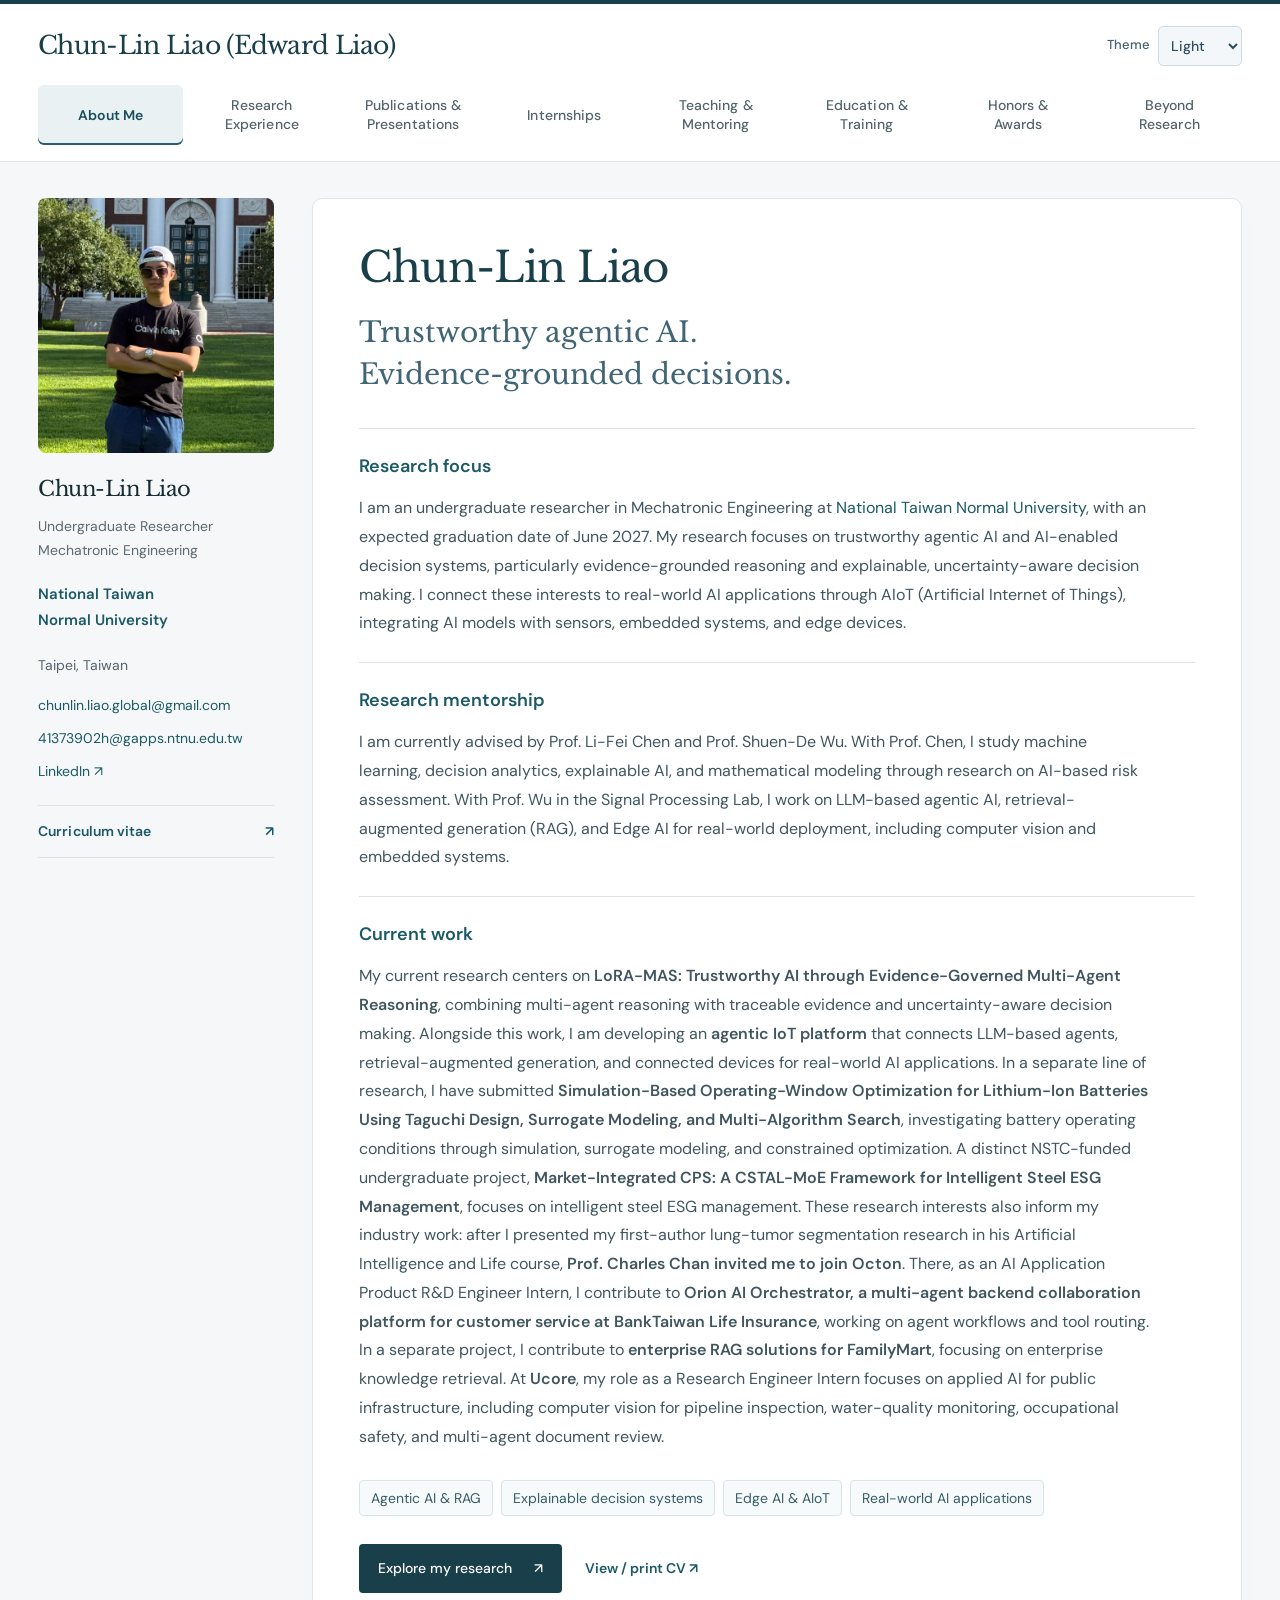
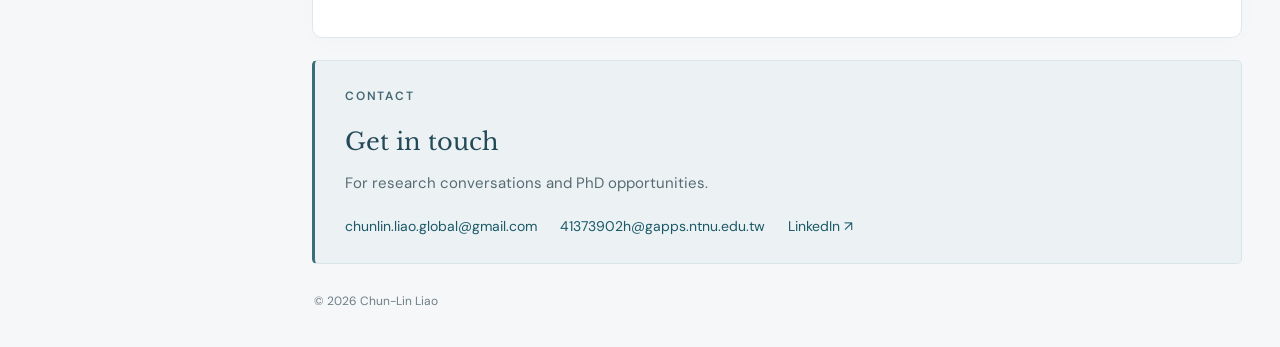
==== commit 9c9a4198: "Add Edward Liao to the site header name" ====
--- a/index.html
+++ b/index.html
@@ -1 +1 @@
-<!doctype html><html lang="en"><head><meta charset="utf-8"><meta name="viewport" content="width=device-width, initial-scale=1"><meta name="description" content="Chun-Lin Liao — NTNU undergraduate researcher in trustworthy agentic AI, evidence-grounded decision systems, and Edge AI. Research, publications, teaching, and experience."><meta name="theme-color" content="#193f4a"><title>About Me | Chun-Lin Liao</title><link rel="icon" href="assets/favicon.svg" type="image/svg+xml"><link rel="stylesheet" href="assets/style.css"><link rel="stylesheet" href="assets/refinements.css"><link rel="stylesheet" href="assets/themes.css?v=6"><link rel="stylesheet" href="assets/navigation.css?v=9"><link rel="stylesheet" href="assets/polish.css?v=8"><script src="assets/theme.js?v=6"></script></head><body class="portfolio page-about"><a class="skip-link" href="#main">Skip to content</a><header class="masthead"><div class="masthead-inner"><a class="wordmark" href="index.html">Chun-Lin Liao</a><button class="menu-toggle" type="button" aria-expanded="false" aria-controls="main-navigation">Menu <span aria-hidden="true">☰</span></button><nav id="main-navigation" aria-label="Main navigation"><a href="index.html" class="active" aria-current="page">About Me</a><a href="research.html">Research<br>Experience</a><a href="papers.html">Publications &amp;<br>Presentations</a><a href="experience.html">Internships</a><a href="teaching.html">Teaching &amp;<br>Mentoring</a><a href="education.html">Education &amp;<br>Training</a><a href="awards.html">Honors &amp;<br>Awards</a><a href="beyond-research.html">Beyond<br>Research</a></nav><label class="theme-control"><span>Theme</span><select aria-label="Color theme" data-theme-picker><option value="light">Light</option><option value="dark">Dark</option></select></label></div></header><div class="layout"><aside class="profile"><div class="portrait-frame"><img class="portrait" src="assets/profile.jpg" alt="Chun-Lin Liao outdoors in front of a university building" width="256" height="260"></div><div class="profile-text"><a class="profile-name" href="index.html">Chun-Lin Liao</a><p>Undergraduate Researcher<br>Mechatronic Engineering</p><p class="affiliation"><a href="https://en.ntnu.edu.tw/aboutus.php" target="_blank" rel="noopener noreferrer">National Taiwan<br>Normal University</a></p><div class="profile-meta"><span>Taipei, Taiwan</span></div><div class="profile-contact"><a href="mailto:chunlin.liao.global@gmail.com">chunlin.liao.global@gmail.com</a><a href="mailto:41373902h@gapps.ntnu.edu.tw">41373902h@gapps.ntnu.edu.tw</a><a href="https://www.linkedin.com/in/chun-lin-liao-755b65386/" target="_blank" rel="noopener noreferrer">LinkedIn ↗</a></div></div><a class="cv-link" href="cv.html" target="_blank">Curriculum vitae <span aria-hidden="true">↗</span></a></aside><main id="main"><div class="reading-pane"><section id="about" class="intro"><h1>Chun-Lin Liao</h1><p class="lead">Trustworthy agentic AI.<br>Evidence-grounded decisions.</p><h2 class="about-label">Research focus</h2><p>I am an undergraduate researcher in Mechatronic Engineering at <a href="https://en.ntnu.edu.tw/aboutus.php" target="_blank" rel="noopener noreferrer">National Taiwan Normal University</a>, with an expected graduation date of June 2027. My research focuses on trustworthy agentic AI and AI-enabled decision systems, particularly evidence-grounded reasoning and explainable, uncertainty-aware decision making. I connect these interests to real-world AI applications through AIoT (Artificial Internet of Things), integrating AI models with sensors, embedded systems, and edge devices.</p><h2 class="about-label">Research mentorship</h2><p>I am currently advised by Prof. Li-Fei Chen and Prof. Shuen-De Wu. With Prof. Chen, I study machine learning, decision analytics, explainable AI, and mathematical modeling through research on AI-based risk assessment. With Prof. Wu in the Signal Processing Lab, I work on LLM-based agentic AI, retrieval-augmented generation (RAG), and Edge AI for real-world deployment, including computer vision and embedded systems.</p><h2 class="about-label">Current work</h2><p>My current research centers on <strong>LoRA-MAS: Trustworthy AI through Evidence-Governed Multi-Agent Reasoning</strong>, combining multi-agent reasoning with traceable evidence and uncertainty-aware decision making. Alongside this work, I am developing an <strong>agentic IoT platform</strong> that connects LLM-based agents, retrieval-augmented generation, and connected devices for real-world AI applications. In a separate line of research, I have submitted <strong>Simulation-Based Operating-Window Optimization for Lithium-Ion Batteries Using Taguchi Design, Surrogate Modeling, and Multi-Algorithm Search</strong>, investigating battery operating conditions through simulation, surrogate modeling, and constrained optimization. A distinct NSTC-funded undergraduate project, <strong>Market-Integrated CPS: A CSTAL-MoE Framework for Intelligent Steel ESG Management</strong>, focuses on intelligent steel ESG management. These research interests also inform my industry work: after I presented my first-author lung-tumor segmentation research in his Artificial Intelligence and Life course, <strong>Prof. Charles Chan invited me to join Octon</strong>. There, as an AI Application Product R&amp;D Engineer Intern, I contribute to <strong>Orion AI Orchestrator, a multi-agent backend collaboration platform for customer service at BankTaiwan Life Insurance</strong>, working on agent workflows and tool routing. In a separate project, I contribute to <strong>enterprise RAG solutions for FamilyMart</strong>, focusing on enterprise knowledge retrieval. At <strong>Ucore</strong>, my role as a Research Engineer Intern focuses on applied AI for public infrastructure, including computer vision for pipeline inspection, water-quality monitoring, occupational safety, and multi-agent document review.</p><div class="topic-list"><span>Agentic AI & RAG</span><span>Explainable decision systems</span><span>Edge AI & AIoT</span><span>Real-world AI applications</span></div><div class="intro-links"><a class="button" href="papers.html">Explore my research <span aria-hidden="true">↗</span></a><a class="text-button" href="cv.html" target="_blank">View / print CV <span aria-hidden="true">↗</span></a></div></section></div><section id="contact" class="contact-section"><p class="eyebrow">CONTACT</p><h2>Get in touch</h2><p>For research conversations and PhD opportunities.</p><div class="contact-links"><a href="mailto:chunlin.liao.global@gmail.com">chunlin.liao.global@gmail.com</a><a href="mailto:41373902h@gapps.ntnu.edu.tw">41373902h@gapps.ntnu.edu.tw</a><a href="https://www.linkedin.com/in/chun-lin-liao-755b65386/" target="_blank" rel="noopener noreferrer">LinkedIn ↗</a></div></section><footer><span>© 2026 Chun-Lin Liao</span></footer></main></div><script src="assets/site.js?v=3"></script></body></html>+<!doctype html><html lang="en"><head><meta charset="utf-8"><meta name="viewport" content="width=device-width, initial-scale=1"><meta name="description" content="Chun-Lin Liao — NTNU undergraduate researcher in trustworthy agentic AI, evidence-grounded decision systems, and Edge AI. Research, publications, teaching, and experience."><meta name="theme-color" content="#193f4a"><title>About Me | Chun-Lin Liao</title><link rel="icon" href="assets/favicon.svg" type="image/svg+xml"><link rel="stylesheet" href="assets/style.css"><link rel="stylesheet" href="assets/refinements.css"><link rel="stylesheet" href="assets/themes.css?v=6"><link rel="stylesheet" href="assets/navigation.css?v=9"><link rel="stylesheet" href="assets/polish.css?v=9"><script src="assets/theme.js?v=6"></script></head><body class="portfolio page-about"><a class="skip-link" href="#main">Skip to content</a><header class="masthead"><div class="masthead-inner"><a class="wordmark" href="index.html">Chun-Lin Liao (Edward Liao)</a><button class="menu-toggle" type="button" aria-expanded="false" aria-controls="main-navigation">Menu <span aria-hidden="true">☰</span></button><nav id="main-navigation" aria-label="Main navigation"><a href="index.html" class="active" aria-current="page">About Me</a><a href="research.html">Research<br>Experience</a><a href="papers.html">Publications &amp;<br>Presentations</a><a href="experience.html">Internships</a><a href="teaching.html">Teaching &amp;<br>Mentoring</a><a href="education.html">Education &amp;<br>Training</a><a href="awards.html">Honors &amp;<br>Awards</a><a href="beyond-research.html">Beyond<br>Research</a></nav><label class="theme-control"><span>Theme</span><select aria-label="Color theme" data-theme-picker><option value="light">Light</option><option value="dark">Dark</option></select></label></div></header><div class="layout"><aside class="profile"><div class="portrait-frame"><img class="portrait" src="assets/profile.jpg" alt="Chun-Lin Liao outdoors in front of a university building" width="256" height="260"></div><div class="profile-text"><a class="profile-name" href="index.html">Chun-Lin Liao</a><p>Undergraduate Researcher<br>Mechatronic Engineering</p><p class="affiliation"><a href="https://en.ntnu.edu.tw/aboutus.php" target="_blank" rel="noopener noreferrer">National Taiwan<br>Normal University</a></p><div class="profile-meta"><span>Taipei, Taiwan</span></div><div class="profile-contact"><a href="mailto:chunlin.liao.global@gmail.com">chunlin.liao.global@gmail.com</a><a href="mailto:41373902h@gapps.ntnu.edu.tw">41373902h@gapps.ntnu.edu.tw</a><a href="https://www.linkedin.com/in/chun-lin-liao-755b65386/" target="_blank" rel="noopener noreferrer">LinkedIn ↗</a></div></div><a class="cv-link" href="cv.html" target="_blank">Curriculum vitae <span aria-hidden="true">↗</span></a></aside><main id="main"><div class="reading-pane"><section id="about" class="intro"><h1>Chun-Lin Liao</h1><p class="lead">Trustworthy agentic AI.<br>Evidence-grounded decisions.</p><h2 class="about-label">Research focus</h2><p>I am an undergraduate researcher in Mechatronic Engineering at <a href="https://en.ntnu.edu.tw/aboutus.php" target="_blank" rel="noopener noreferrer">National Taiwan Normal University</a>, with an expected graduation date of June 2027. My research focuses on trustworthy agentic AI and AI-enabled decision systems, particularly evidence-grounded reasoning and explainable, uncertainty-aware decision making. I connect these interests to real-world AI applications through AIoT (Artificial Internet of Things), integrating AI models with sensors, embedded systems, and edge devices.</p><h2 class="about-label">Research mentorship</h2><p>I am currently advised by Prof. Li-Fei Chen and Prof. Shuen-De Wu. With Prof. Chen, I study machine learning, decision analytics, explainable AI, and mathematical modeling through research on AI-based risk assessment. With Prof. Wu in the Signal Processing Lab, I work on LLM-based agentic AI, retrieval-augmented generation (RAG), and Edge AI for real-world deployment, including computer vision and embedded systems.</p><h2 class="about-label">Current work</h2><p>My current research centers on <strong>LoRA-MAS: Trustworthy AI through Evidence-Governed Multi-Agent Reasoning</strong>, combining multi-agent reasoning with traceable evidence and uncertainty-aware decision making. Alongside this work, I am developing an <strong>agentic IoT platform</strong> that connects LLM-based agents, retrieval-augmented generation, and connected devices for real-world AI applications. In a separate line of research, I have submitted <strong>Simulation-Based Operating-Window Optimization for Lithium-Ion Batteries Using Taguchi Design, Surrogate Modeling, and Multi-Algorithm Search</strong>, investigating battery operating conditions through simulation, surrogate modeling, and constrained optimization. A distinct NSTC-funded undergraduate project, <strong>Market-Integrated CPS: A CSTAL-MoE Framework for Intelligent Steel ESG Management</strong>, focuses on intelligent steel ESG management. These research interests also inform my industry work: after I presented my first-author lung-tumor segmentation research in his Artificial Intelligence and Life course, <strong>Prof. Charles Chan invited me to join Octon</strong>. There, as an AI Application Product R&amp;D Engineer Intern, I contribute to <strong>Orion AI Orchestrator, a multi-agent backend collaboration platform for customer service at BankTaiwan Life Insurance</strong>, working on agent workflows and tool routing. In a separate project, I contribute to <strong>enterprise RAG solutions for FamilyMart</strong>, focusing on enterprise knowledge retrieval. At <strong>Ucore</strong>, my role as a Research Engineer Intern focuses on applied AI for public infrastructure, including computer vision for pipeline inspection, water-quality monitoring, occupational safety, and multi-agent document review.</p><div class="topic-list"><span>Agentic AI & RAG</span><span>Explainable decision systems</span><span>Edge AI & AIoT</span><span>Real-world AI applications</span></div><div class="intro-links"><a class="button" href="papers.html">Explore my research <span aria-hidden="true">↗</span></a><a class="text-button" href="cv.html" target="_blank">View / print CV <span aria-hidden="true">↗</span></a></div></section></div><section id="contact" class="contact-section"><p class="eyebrow">CONTACT</p><h2>Get in touch</h2><p>For research conversations and PhD opportunities.</p><div class="contact-links"><a href="mailto:chunlin.liao.global@gmail.com">chunlin.liao.global@gmail.com</a><a href="mailto:41373902h@gapps.ntnu.edu.tw">41373902h@gapps.ntnu.edu.tw</a><a href="https://www.linkedin.com/in/chun-lin-liao-755b65386/" target="_blank" rel="noopener noreferrer">LinkedIn ↗</a></div></section><footer><span>© 2026 Chun-Lin Liao</span></footer></main></div><script src="assets/site.js?v=3"></script></body></html>
--- a/assets/polish.css
+++ b/assets/polish.css
@@ -119,3 +119,6 @@
 @media(max-width:600px){.band-gallery{grid-template-columns:1fr;padding:14px 7px 25px;gap:14px}.band-photo{transform:rotate(-2deg)}.band-photo:nth-child(2n){transform:rotate(2deg)}.band-photo:nth-child(3){transform:rotate(-2deg)}.band-lightbox{padding:12px}.band-full{height:62dvh}.band-lightbox button{padding:8px 10px}}
 @media(prefers-reduced-motion:reduce){.band-photo,.band-lightbox[open]{animation:none!important;transition:none!important}}
 @media print{.band-gallery{gap:12px;padding:0}.band-photo:nth-child(n){transform:none;box-shadow:none}.band-photo::after,.band-lightbox{display:none!important}}
+
+/* Allow the expanded name to wrap beside the theme selector on small screens. */
+.portfolio .masthead-inner .wordmark{white-space:normal;line-height:1.4}
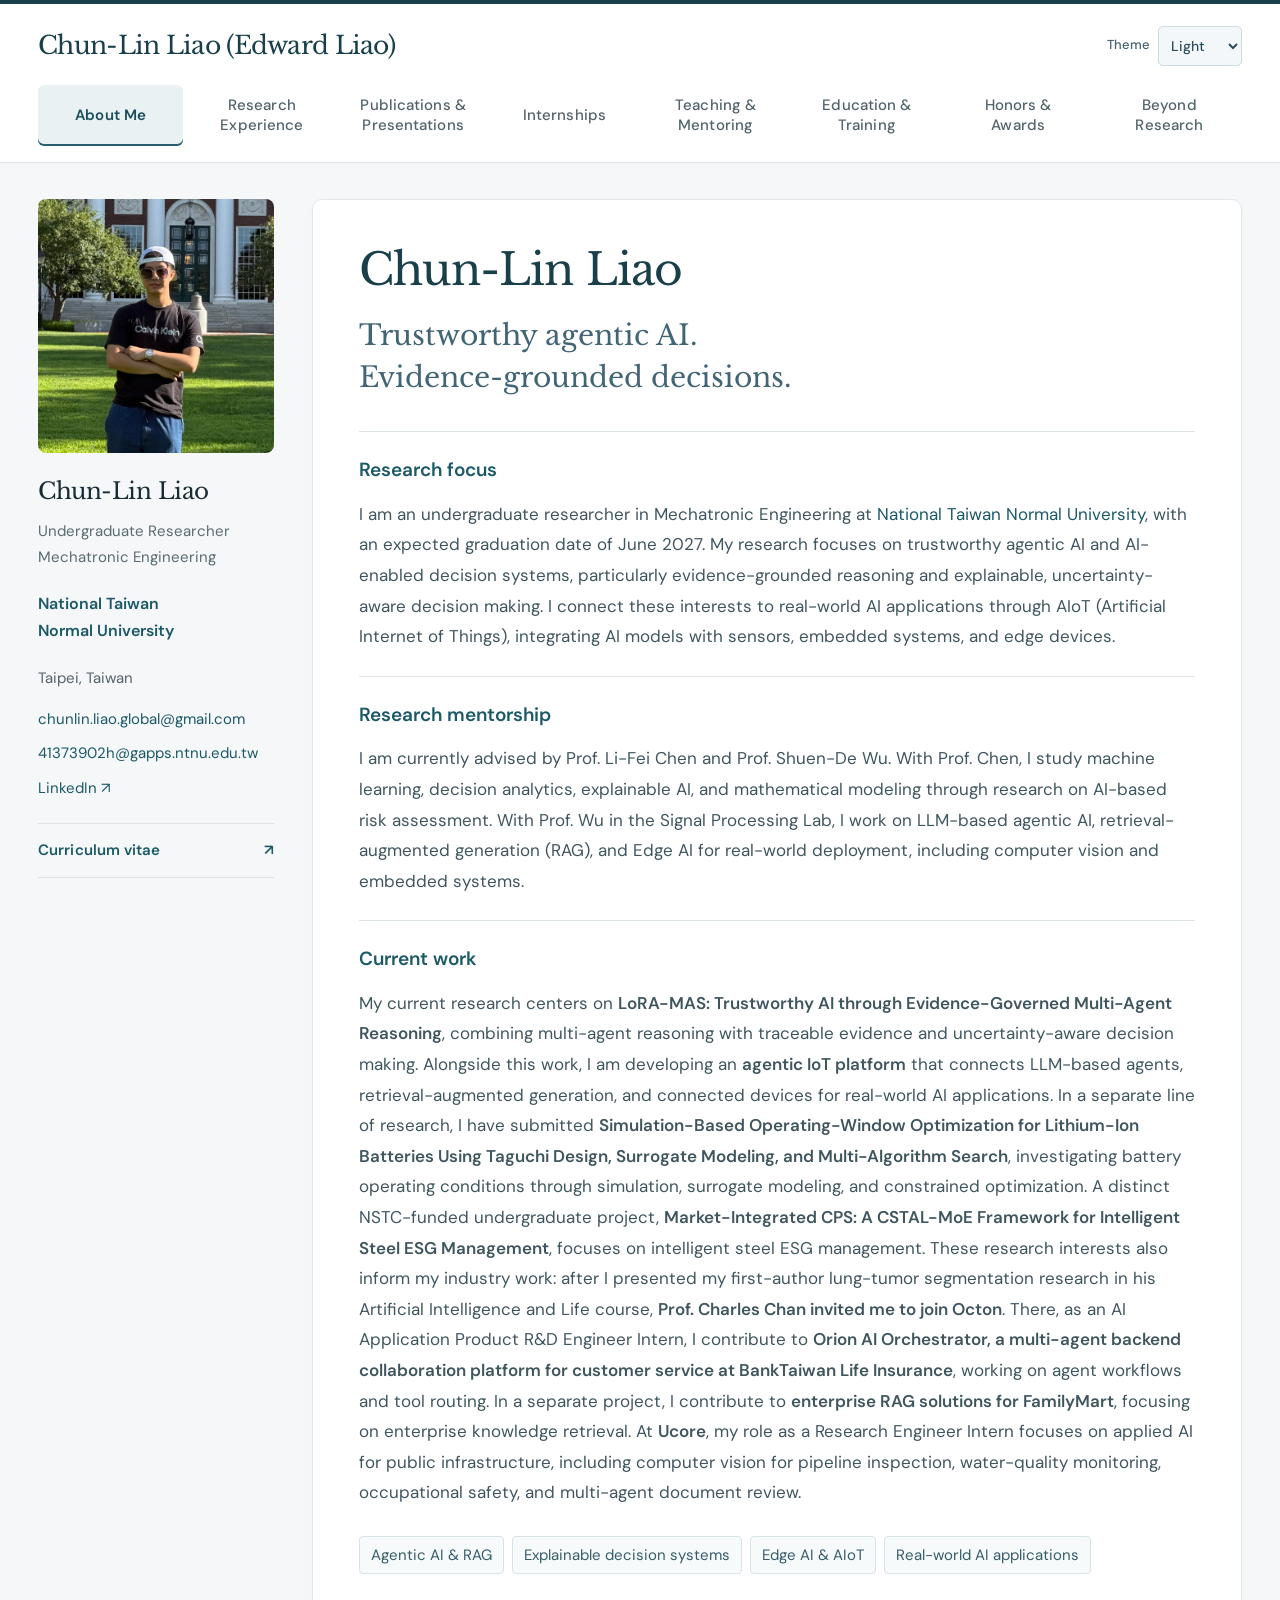
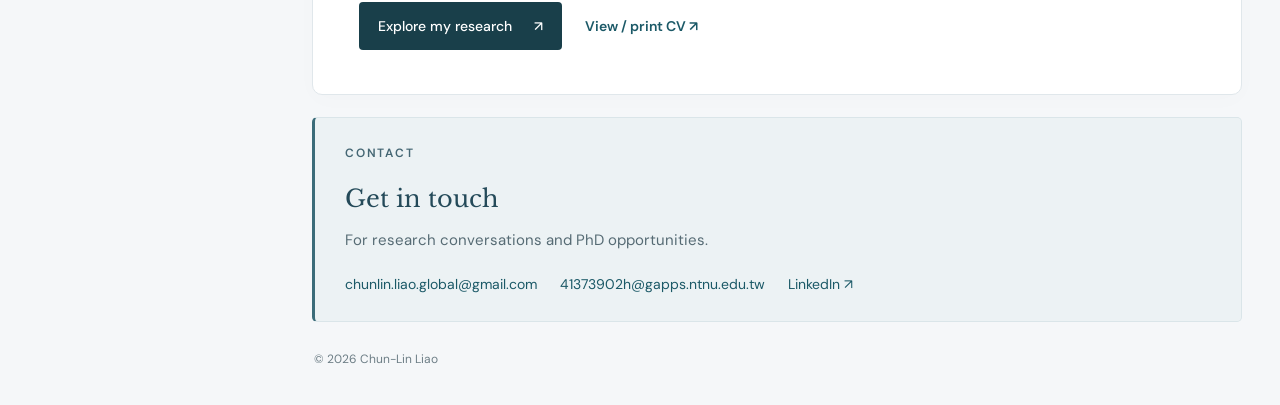
==== commit dc6e2d3e: "Emphasize teaching roles and enlarge portfolio typography" ====
--- a/index.html
+++ b/index.html
@@ -1 +1 @@
-<!doctype html><html lang="en"><head><meta charset="utf-8"><meta name="viewport" content="width=device-width, initial-scale=1"><meta name="description" content="Chun-Lin Liao — NTNU undergraduate researcher in trustworthy agentic AI, evidence-grounded decision systems, and Edge AI. Research, publications, teaching, and experience."><meta name="theme-color" content="#193f4a"><title>About Me | Chun-Lin Liao</title><link rel="icon" href="assets/favicon.svg" type="image/svg+xml"><link rel="stylesheet" href="assets/style.css"><link rel="stylesheet" href="assets/refinements.css"><link rel="stylesheet" href="assets/themes.css?v=6"><link rel="stylesheet" href="assets/navigation.css?v=9"><link rel="stylesheet" href="assets/polish.css?v=9"><script src="assets/theme.js?v=6"></script></head><body class="portfolio page-about"><a class="skip-link" href="#main">Skip to content</a><header class="masthead"><div class="masthead-inner"><a class="wordmark" href="index.html">Chun-Lin Liao (Edward Liao)</a><button class="menu-toggle" type="button" aria-expanded="false" aria-controls="main-navigation">Menu <span aria-hidden="true">☰</span></button><nav id="main-navigation" aria-label="Main navigation"><a href="index.html" class="active" aria-current="page">About Me</a><a href="research.html">Research<br>Experience</a><a href="papers.html">Publications &amp;<br>Presentations</a><a href="experience.html">Internships</a><a href="teaching.html">Teaching &amp;<br>Mentoring</a><a href="education.html">Education &amp;<br>Training</a><a href="awards.html">Honors &amp;<br>Awards</a><a href="beyond-research.html">Beyond<br>Research</a></nav><label class="theme-control"><span>Theme</span><select aria-label="Color theme" data-theme-picker><option value="light">Light</option><option value="dark">Dark</option></select></label></div></header><div class="layout"><aside class="profile"><div class="portrait-frame"><img class="portrait" src="assets/profile.jpg" alt="Chun-Lin Liao outdoors in front of a university building" width="256" height="260"></div><div class="profile-text"><a class="profile-name" href="index.html">Chun-Lin Liao</a><p>Undergraduate Researcher<br>Mechatronic Engineering</p><p class="affiliation"><a href="https://en.ntnu.edu.tw/aboutus.php" target="_blank" rel="noopener noreferrer">National Taiwan<br>Normal University</a></p><div class="profile-meta"><span>Taipei, Taiwan</span></div><div class="profile-contact"><a href="mailto:chunlin.liao.global@gmail.com">chunlin.liao.global@gmail.com</a><a href="mailto:41373902h@gapps.ntnu.edu.tw">41373902h@gapps.ntnu.edu.tw</a><a href="https://www.linkedin.com/in/chun-lin-liao-755b65386/" target="_blank" rel="noopener noreferrer">LinkedIn ↗</a></div></div><a class="cv-link" href="cv.html" target="_blank">Curriculum vitae <span aria-hidden="true">↗</span></a></aside><main id="main"><div class="reading-pane"><section id="about" class="intro"><h1>Chun-Lin Liao</h1><p class="lead">Trustworthy agentic AI.<br>Evidence-grounded decisions.</p><h2 class="about-label">Research focus</h2><p>I am an undergraduate researcher in Mechatronic Engineering at <a href="https://en.ntnu.edu.tw/aboutus.php" target="_blank" rel="noopener noreferrer">National Taiwan Normal University</a>, with an expected graduation date of June 2027. My research focuses on trustworthy agentic AI and AI-enabled decision systems, particularly evidence-grounded reasoning and explainable, uncertainty-aware decision making. I connect these interests to real-world AI applications through AIoT (Artificial Internet of Things), integrating AI models with sensors, embedded systems, and edge devices.</p><h2 class="about-label">Research mentorship</h2><p>I am currently advised by Prof. Li-Fei Chen and Prof. Shuen-De Wu. With Prof. Chen, I study machine learning, decision analytics, explainable AI, and mathematical modeling through research on AI-based risk assessment. With Prof. Wu in the Signal Processing Lab, I work on LLM-based agentic AI, retrieval-augmented generation (RAG), and Edge AI for real-world deployment, including computer vision and embedded systems.</p><h2 class="about-label">Current work</h2><p>My current research centers on <strong>LoRA-MAS: Trustworthy AI through Evidence-Governed Multi-Agent Reasoning</strong>, combining multi-agent reasoning with traceable evidence and uncertainty-aware decision making. Alongside this work, I am developing an <strong>agentic IoT platform</strong> that connects LLM-based agents, retrieval-augmented generation, and connected devices for real-world AI applications. In a separate line of research, I have submitted <strong>Simulation-Based Operating-Window Optimization for Lithium-Ion Batteries Using Taguchi Design, Surrogate Modeling, and Multi-Algorithm Search</strong>, investigating battery operating conditions through simulation, surrogate modeling, and constrained optimization. A distinct NSTC-funded undergraduate project, <strong>Market-Integrated CPS: A CSTAL-MoE Framework for Intelligent Steel ESG Management</strong>, focuses on intelligent steel ESG management. These research interests also inform my industry work: after I presented my first-author lung-tumor segmentation research in his Artificial Intelligence and Life course, <strong>Prof. Charles Chan invited me to join Octon</strong>. There, as an AI Application Product R&amp;D Engineer Intern, I contribute to <strong>Orion AI Orchestrator, a multi-agent backend collaboration platform for customer service at BankTaiwan Life Insurance</strong>, working on agent workflows and tool routing. In a separate project, I contribute to <strong>enterprise RAG solutions for FamilyMart</strong>, focusing on enterprise knowledge retrieval. At <strong>Ucore</strong>, my role as a Research Engineer Intern focuses on applied AI for public infrastructure, including computer vision for pipeline inspection, water-quality monitoring, occupational safety, and multi-agent document review.</p><div class="topic-list"><span>Agentic AI & RAG</span><span>Explainable decision systems</span><span>Edge AI & AIoT</span><span>Real-world AI applications</span></div><div class="intro-links"><a class="button" href="papers.html">Explore my research <span aria-hidden="true">↗</span></a><a class="text-button" href="cv.html" target="_blank">View / print CV <span aria-hidden="true">↗</span></a></div></section></div><section id="contact" class="contact-section"><p class="eyebrow">CONTACT</p><h2>Get in touch</h2><p>For research conversations and PhD opportunities.</p><div class="contact-links"><a href="mailto:chunlin.liao.global@gmail.com">chunlin.liao.global@gmail.com</a><a href="mailto:41373902h@gapps.ntnu.edu.tw">41373902h@gapps.ntnu.edu.tw</a><a href="https://www.linkedin.com/in/chun-lin-liao-755b65386/" target="_blank" rel="noopener noreferrer">LinkedIn ↗</a></div></section><footer><span>© 2026 Chun-Lin Liao</span></footer></main></div><script src="assets/site.js?v=3"></script></body></html>+<!doctype html><html lang="en"><head><meta charset="utf-8"><meta name="viewport" content="width=device-width, initial-scale=1"><meta name="description" content="Chun-Lin Liao — NTNU undergraduate researcher in trustworthy agentic AI, evidence-grounded decision systems, and Edge AI. Research, publications, teaching, and experience."><meta name="theme-color" content="#193f4a"><title>About Me | Chun-Lin Liao</title><link rel="icon" href="assets/favicon.svg" type="image/svg+xml"><link rel="stylesheet" href="assets/style.css"><link rel="stylesheet" href="assets/refinements.css"><link rel="stylesheet" href="assets/themes.css?v=6"><link rel="stylesheet" href="assets/navigation.css?v=9"><link rel="stylesheet" href="assets/polish.css?v=11"><script src="assets/theme.js?v=6"></script></head><body class="portfolio page-about"><a class="skip-link" href="#main">Skip to content</a><header class="masthead"><div class="masthead-inner"><a class="wordmark" href="index.html">Chun-Lin Liao (Edward Liao)</a><button class="menu-toggle" type="button" aria-expanded="false" aria-controls="main-navigation">Menu <span aria-hidden="true">☰</span></button><nav id="main-navigation" aria-label="Main navigation"><a href="index.html" class="active" aria-current="page">About Me</a><a href="research.html">Research<br>Experience</a><a href="papers.html">Publications &amp;<br>Presentations</a><a href="experience.html">Internships</a><a href="teaching.html">Teaching &amp;<br>Mentoring</a><a href="education.html">Education &amp;<br>Training</a><a href="awards.html">Honors &amp;<br>Awards</a><a href="beyond-research.html">Beyond<br>Research</a></nav><label class="theme-control"><span>Theme</span><select aria-label="Color theme" data-theme-picker><option value="light">Light</option><option value="dark">Dark</option></select></label></div></header><div class="layout"><aside class="profile"><div class="portrait-frame"><img class="portrait" src="assets/profile.jpg" alt="Chun-Lin Liao outdoors in front of a university building" width="256" height="260"></div><div class="profile-text"><a class="profile-name" href="index.html">Chun-Lin Liao</a><p>Undergraduate Researcher<br>Mechatronic Engineering</p><p class="affiliation"><a href="https://en.ntnu.edu.tw/aboutus.php" target="_blank" rel="noopener noreferrer">National Taiwan<br>Normal University</a></p><div class="profile-meta"><span>Taipei, Taiwan</span></div><div class="profile-contact"><a href="mailto:chunlin.liao.global@gmail.com">chunlin.liao.global@gmail.com</a><a href="mailto:41373902h@gapps.ntnu.edu.tw">41373902h@gapps.ntnu.edu.tw</a><a href="https://www.linkedin.com/in/chun-lin-liao-755b65386/" target="_blank" rel="noopener noreferrer">LinkedIn ↗</a></div></div><a class="cv-link" href="cv.html" target="_blank">Curriculum vitae <span aria-hidden="true">↗</span></a></aside><main id="main"><div class="reading-pane"><section id="about" class="intro"><h1>Chun-Lin Liao</h1><p class="lead">Trustworthy agentic AI.<br>Evidence-grounded decisions.</p><h2 class="about-label">Research focus</h2><p>I am an undergraduate researcher in Mechatronic Engineering at <a href="https://en.ntnu.edu.tw/aboutus.php" target="_blank" rel="noopener noreferrer">National Taiwan Normal University</a>, with an expected graduation date of June 2027. My research focuses on trustworthy agentic AI and AI-enabled decision systems, particularly evidence-grounded reasoning and explainable, uncertainty-aware decision making. I connect these interests to real-world AI applications through AIoT (Artificial Internet of Things), integrating AI models with sensors, embedded systems, and edge devices.</p><h2 class="about-label">Research mentorship</h2><p>I am currently advised by Prof. Li-Fei Chen and Prof. Shuen-De Wu. With Prof. Chen, I study machine learning, decision analytics, explainable AI, and mathematical modeling through research on AI-based risk assessment. With Prof. Wu in the Signal Processing Lab, I work on LLM-based agentic AI, retrieval-augmented generation (RAG), and Edge AI for real-world deployment, including computer vision and embedded systems.</p><h2 class="about-label">Current work</h2><p>My current research centers on <strong>LoRA-MAS: Trustworthy AI through Evidence-Governed Multi-Agent Reasoning</strong>, combining multi-agent reasoning with traceable evidence and uncertainty-aware decision making. Alongside this work, I am developing an <strong>agentic IoT platform</strong> that connects LLM-based agents, retrieval-augmented generation, and connected devices for real-world AI applications. In a separate line of research, I have submitted <strong>Simulation-Based Operating-Window Optimization for Lithium-Ion Batteries Using Taguchi Design, Surrogate Modeling, and Multi-Algorithm Search</strong>, investigating battery operating conditions through simulation, surrogate modeling, and constrained optimization. A distinct NSTC-funded undergraduate project, <strong>Market-Integrated CPS: A CSTAL-MoE Framework for Intelligent Steel ESG Management</strong>, focuses on intelligent steel ESG management. These research interests also inform my industry work: after I presented my first-author lung-tumor segmentation research in his Artificial Intelligence and Life course, <strong>Prof. Charles Chan invited me to join Octon</strong>. There, as an AI Application Product R&amp;D Engineer Intern, I contribute to <strong>Orion AI Orchestrator, a multi-agent backend collaboration platform for customer service at BankTaiwan Life Insurance</strong>, working on agent workflows and tool routing. In a separate project, I contribute to <strong>enterprise RAG solutions for FamilyMart</strong>, focusing on enterprise knowledge retrieval. At <strong>Ucore</strong>, my role as a Research Engineer Intern focuses on applied AI for public infrastructure, including computer vision for pipeline inspection, water-quality monitoring, occupational safety, and multi-agent document review.</p><div class="topic-list"><span>Agentic AI & RAG</span><span>Explainable decision systems</span><span>Edge AI & AIoT</span><span>Real-world AI applications</span></div><div class="intro-links"><a class="button" href="papers.html">Explore my research <span aria-hidden="true">↗</span></a><a class="text-button" href="cv.html" target="_blank">View / print CV <span aria-hidden="true">↗</span></a></div></section></div><section id="contact" class="contact-section"><p class="eyebrow">CONTACT</p><h2>Get in touch</h2><p>For research conversations and PhD opportunities.</p><div class="contact-links"><a href="mailto:chunlin.liao.global@gmail.com">chunlin.liao.global@gmail.com</a><a href="mailto:41373902h@gapps.ntnu.edu.tw">41373902h@gapps.ntnu.edu.tw</a><a href="https://www.linkedin.com/in/chun-lin-liao-755b65386/" target="_blank" rel="noopener noreferrer">LinkedIn ↗</a></div></section><footer><span>© 2026 Chun-Lin Liao</span></footer></main></div><script src="assets/site.js?v=3"></script></body></html>
--- a/assets/polish.css
+++ b/assets/polish.css
@@ -122,3 +122,38 @@
 
 /* Allow the expanded name to wrap beside the theme selector on small screens. */
 .portfolio .masthead-inner .wordmark{white-space:normal;line-height:1.4}
+
+/* Keep the profile in the document flow instead of following the viewport. */
+.portfolio .profile{position:static;top:auto}
+
+/* Keep entry statuses aligned at the right edge and clarify research hierarchy. */
+.portfolio .entry-top,.portfolio .research-entry-header{display:grid;grid-template-columns:minmax(0,1fr) auto;align-items:start;gap:12px}
+.portfolio .entry-top .tag,.portfolio .research-entry-header .tag{grid-column:2;justify-self:end;margin:0}
+.portfolio .entry h3.research-role{font:700 var(--entry-title-size)/1.5 var(--sans);color:var(--ink);letter-spacing:-.25px;margin:0!important}
+.portfolio .research-topic{font:600 16px/1.65 var(--sans);color:var(--accent);margin:2px 0 0!important}
+html[data-theme="dark"] .portfolio .entry h3.research-role{color:var(--ink)}
+@media(max-width:700px){.portfolio .research-topic{font-size:15px}.portfolio .research-entry-header{flex-wrap:nowrap}}
+
+/* Teaching uses the same role-first hierarchy as research. */
+.portfolio .teaching-entry{margin:0;padding:30px 0;border:0;border-bottom:1px solid var(--line);border-radius:0;background:transparent}
+.portfolio .teaching-entry:last-child{border-bottom:0;padding-bottom:0}
+.portfolio .teaching-entry-header{display:grid;grid-template-columns:minmax(0,1fr) auto;align-items:start;gap:12px;margin-bottom:2px}
+.portfolio .teaching-entry-header .tag{grid-column:2;justify-self:end;margin:0}
+.portfolio .entry h3.teaching-role{font:700 var(--entry-title-size)/1.5 var(--sans);color:var(--ink);letter-spacing:-.25px;margin:0!important}
+.portfolio .teaching-topic{font:600 16px/1.65 var(--sans);color:var(--accent);margin:2px 0 0!important}
+.portfolio .teaching-facts{margin:12px 0 17px}
+.portfolio .teaching-description p{line-height:1.75}
+html[data-theme="dark"] .portfolio .entry h3.teaching-role{color:var(--ink)}
+@media(max-width:700px){.portfolio .teaching-entry{padding:25px 0}.portfolio .teaching-topic{font-size:15px}}
+
+/* Slightly larger type throughout the portfolio while preserving hierarchy. */
+.portfolio{--page-title-size:44px;--entry-title-size:21px;--section-title-size:19px;--metadata-size:15px;font-size:17px}
+.portfolio .masthead-inner nav a{font-size:15px}
+.portfolio .profile-name{font-size:23px}
+.portfolio .profile p,.portfolio .profile-meta,.portfolio .profile-contact,.portfolio .cv-link{font-size:15px}
+.portfolio .profile .affiliation{font-size:16px}
+.portfolio .intro>p:not(.lead):not(.eyebrow){font-size:17px}
+.portfolio .topic-list span,.portfolio .links a,.portfolio summary,.portfolio table{font-size:15px}
+.portfolio .activities strong{font-size:17px}
+.portfolio .activities p{font-size:15px}
+@media(max-width:700px){.portfolio{--page-title-size:34px;--entry-title-size:19px;--section-title-size:18px;--metadata-size:15px;font-size:16px}.portfolio .masthead-inner nav a{font-size:14px}.portfolio .profile p,.portfolio .profile-meta,.portfolio .profile-contact,.portfolio .cv-link{font-size:14px}}
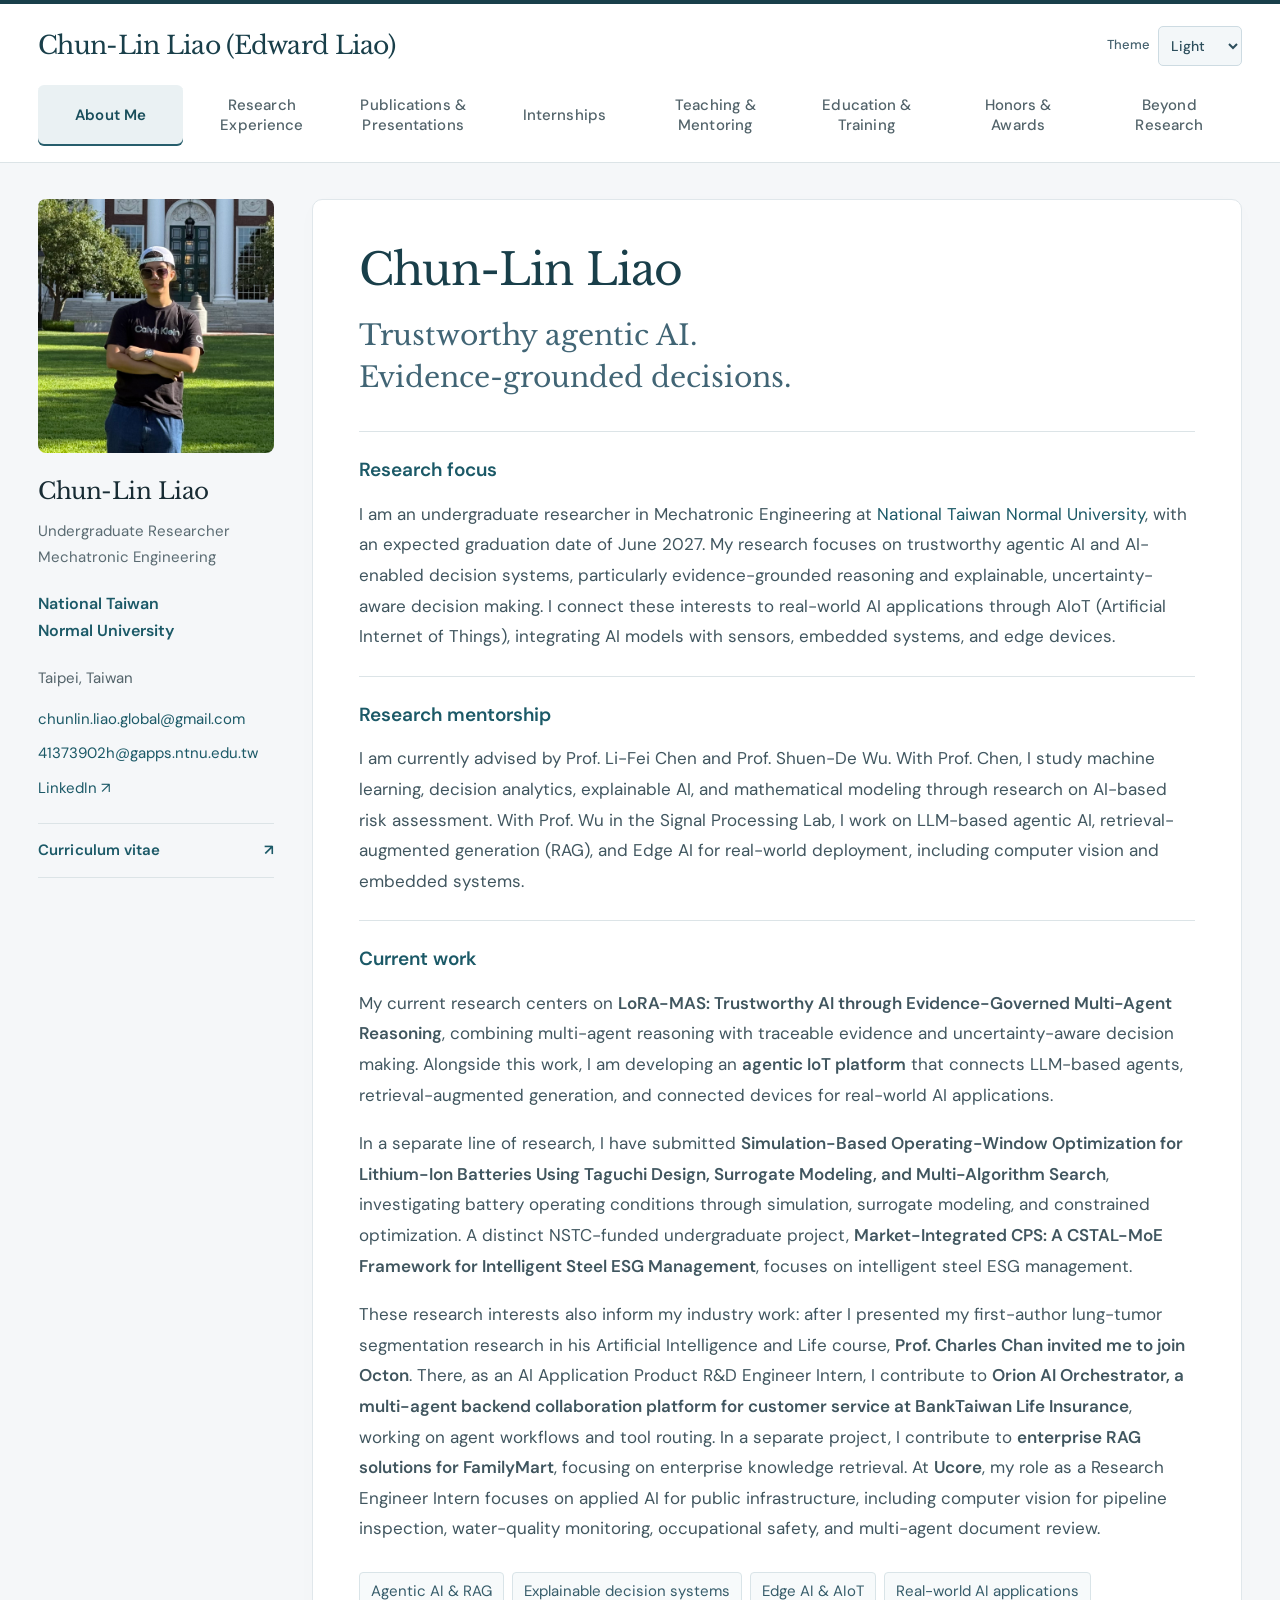
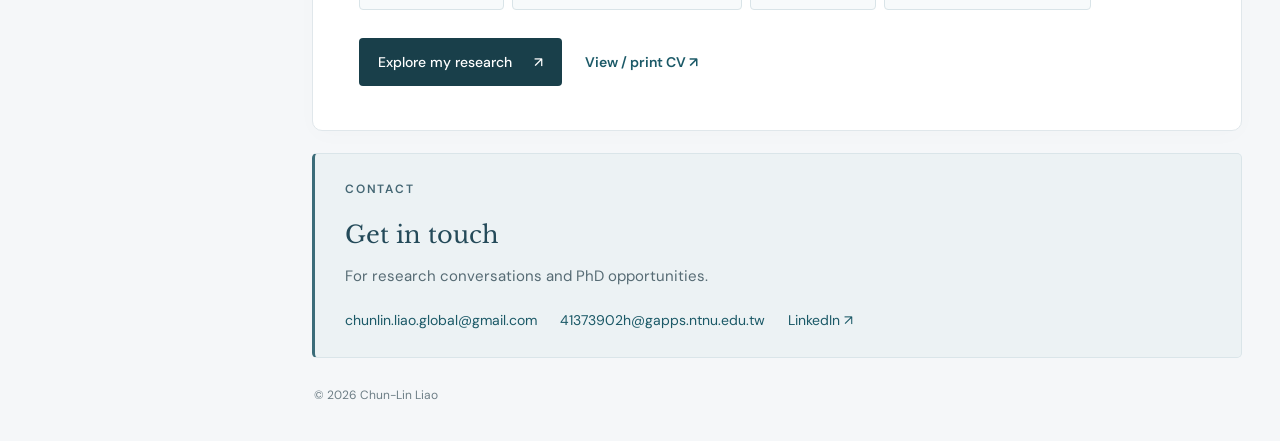
==== commit c7360696: "Improve current work readability" ====
--- a/index.html
+++ b/index.html
@@ -1 +1 @@
-<!doctype html><html lang="en"><head><meta charset="utf-8"><meta name="viewport" content="width=device-width, initial-scale=1"><meta name="description" content="Chun-Lin Liao — NTNU undergraduate researcher in trustworthy agentic AI, evidence-grounded decision systems, and Edge AI. Research, publications, teaching, and experience."><meta name="theme-color" content="#193f4a"><title>About Me | Chun-Lin Liao</title><link rel="icon" href="assets/favicon.svg" type="image/svg+xml"><link rel="stylesheet" href="assets/style.css"><link rel="stylesheet" href="assets/refinements.css"><link rel="stylesheet" href="assets/themes.css?v=6"><link rel="stylesheet" href="assets/navigation.css?v=9"><link rel="stylesheet" href="assets/polish.css?v=11"><script src="assets/theme.js?v=6"></script></head><body class="portfolio page-about"><a class="skip-link" href="#main">Skip to content</a><header class="masthead"><div class="masthead-inner"><a class="wordmark" href="index.html">Chun-Lin Liao (Edward Liao)</a><button class="menu-toggle" type="button" aria-expanded="false" aria-controls="main-navigation">Menu <span aria-hidden="true">☰</span></button><nav id="main-navigation" aria-label="Main navigation"><a href="index.html" class="active" aria-current="page">About Me</a><a href="research.html">Research<br>Experience</a><a href="papers.html">Publications &amp;<br>Presentations</a><a href="experience.html">Internships</a><a href="teaching.html">Teaching &amp;<br>Mentoring</a><a href="education.html">Education &amp;<br>Training</a><a href="awards.html">Honors &amp;<br>Awards</a><a href="beyond-research.html">Beyond<br>Research</a></nav><label class="theme-control"><span>Theme</span><select aria-label="Color theme" data-theme-picker><option value="light">Light</option><option value="dark">Dark</option></select></label></div></header><div class="layout"><aside class="profile"><div class="portrait-frame"><img class="portrait" src="assets/profile.jpg" alt="Chun-Lin Liao outdoors in front of a university building" width="256" height="260"></div><div class="profile-text"><a class="profile-name" href="index.html">Chun-Lin Liao</a><p>Undergraduate Researcher<br>Mechatronic Engineering</p><p class="affiliation"><a href="https://en.ntnu.edu.tw/aboutus.php" target="_blank" rel="noopener noreferrer">National Taiwan<br>Normal University</a></p><div class="profile-meta"><span>Taipei, Taiwan</span></div><div class="profile-contact"><a href="mailto:chunlin.liao.global@gmail.com">chunlin.liao.global@gmail.com</a><a href="mailto:41373902h@gapps.ntnu.edu.tw">41373902h@gapps.ntnu.edu.tw</a><a href="https://www.linkedin.com/in/chun-lin-liao-755b65386/" target="_blank" rel="noopener noreferrer">LinkedIn ↗</a></div></div><a class="cv-link" href="cv.html" target="_blank">Curriculum vitae <span aria-hidden="true">↗</span></a></aside><main id="main"><div class="reading-pane"><section id="about" class="intro"><h1>Chun-Lin Liao</h1><p class="lead">Trustworthy agentic AI.<br>Evidence-grounded decisions.</p><h2 class="about-label">Research focus</h2><p>I am an undergraduate researcher in Mechatronic Engineering at <a href="https://en.ntnu.edu.tw/aboutus.php" target="_blank" rel="noopener noreferrer">National Taiwan Normal University</a>, with an expected graduation date of June 2027. My research focuses on trustworthy agentic AI and AI-enabled decision systems, particularly evidence-grounded reasoning and explainable, uncertainty-aware decision making. I connect these interests to real-world AI applications through AIoT (Artificial Internet of Things), integrating AI models with sensors, embedded systems, and edge devices.</p><h2 class="about-label">Research mentorship</h2><p>I am currently advised by Prof. Li-Fei Chen and Prof. Shuen-De Wu. With Prof. Chen, I study machine learning, decision analytics, explainable AI, and mathematical modeling through research on AI-based risk assessment. With Prof. Wu in the Signal Processing Lab, I work on LLM-based agentic AI, retrieval-augmented generation (RAG), and Edge AI for real-world deployment, including computer vision and embedded systems.</p><h2 class="about-label">Current work</h2><p>My current research centers on <strong>LoRA-MAS: Trustworthy AI through Evidence-Governed Multi-Agent Reasoning</strong>, combining multi-agent reasoning with traceable evidence and uncertainty-aware decision making. Alongside this work, I am developing an <strong>agentic IoT platform</strong> that connects LLM-based agents, retrieval-augmented generation, and connected devices for real-world AI applications. In a separate line of research, I have submitted <strong>Simulation-Based Operating-Window Optimization for Lithium-Ion Batteries Using Taguchi Design, Surrogate Modeling, and Multi-Algorithm Search</strong>, investigating battery operating conditions through simulation, surrogate modeling, and constrained optimization. A distinct NSTC-funded undergraduate project, <strong>Market-Integrated CPS: A CSTAL-MoE Framework for Intelligent Steel ESG Management</strong>, focuses on intelligent steel ESG management. These research interests also inform my industry work: after I presented my first-author lung-tumor segmentation research in his Artificial Intelligence and Life course, <strong>Prof. Charles Chan invited me to join Octon</strong>. There, as an AI Application Product R&amp;D Engineer Intern, I contribute to <strong>Orion AI Orchestrator, a multi-agent backend collaboration platform for customer service at BankTaiwan Life Insurance</strong>, working on agent workflows and tool routing. In a separate project, I contribute to <strong>enterprise RAG solutions for FamilyMart</strong>, focusing on enterprise knowledge retrieval. At <strong>Ucore</strong>, my role as a Research Engineer Intern focuses on applied AI for public infrastructure, including computer vision for pipeline inspection, water-quality monitoring, occupational safety, and multi-agent document review.</p><div class="topic-list"><span>Agentic AI & RAG</span><span>Explainable decision systems</span><span>Edge AI & AIoT</span><span>Real-world AI applications</span></div><div class="intro-links"><a class="button" href="papers.html">Explore my research <span aria-hidden="true">↗</span></a><a class="text-button" href="cv.html" target="_blank">View / print CV <span aria-hidden="true">↗</span></a></div></section></div><section id="contact" class="contact-section"><p class="eyebrow">CONTACT</p><h2>Get in touch</h2><p>For research conversations and PhD opportunities.</p><div class="contact-links"><a href="mailto:chunlin.liao.global@gmail.com">chunlin.liao.global@gmail.com</a><a href="mailto:41373902h@gapps.ntnu.edu.tw">41373902h@gapps.ntnu.edu.tw</a><a href="https://www.linkedin.com/in/chun-lin-liao-755b65386/" target="_blank" rel="noopener noreferrer">LinkedIn ↗</a></div></section><footer><span>© 2026 Chun-Lin Liao</span></footer></main></div><script src="assets/site.js?v=3"></script></body></html>+<!doctype html><html lang="en"><head><meta charset="utf-8"><meta name="viewport" content="width=device-width, initial-scale=1"><meta name="description" content="Chun-Lin Liao — NTNU undergraduate researcher in trustworthy agentic AI, evidence-grounded decision systems, and Edge AI. Research, publications, teaching, and experience."><meta name="theme-color" content="#193f4a"><title>About Me | Chun-Lin Liao</title><link rel="icon" href="assets/favicon.svg?v=2" type="image/svg+xml"><link rel="stylesheet" href="assets/style.css"><link rel="stylesheet" href="assets/refinements.css"><link rel="stylesheet" href="assets/themes.css?v=6"><link rel="stylesheet" href="assets/navigation.css?v=9"><link rel="stylesheet" href="assets/polish.css?v=12"><script src="assets/theme.js?v=6"></script></head><body class="portfolio page-about"><a class="skip-link" href="#main">Skip to content</a><header class="masthead"><div class="masthead-inner"><a class="wordmark" href="index.html">Chun-Lin Liao (Edward Liao)</a><button class="menu-toggle" type="button" aria-expanded="false" aria-controls="main-navigation">Menu <span aria-hidden="true">☰</span></button><nav id="main-navigation" aria-label="Main navigation"><a href="index.html" class="active" aria-current="page">About Me</a><a href="research.html">Research<br>Experience</a><a href="papers.html">Publications &amp;<br>Presentations</a><a href="experience.html">Internships</a><a href="teaching.html">Teaching &amp;<br>Mentoring</a><a href="education.html">Education &amp;<br>Training</a><a href="awards.html">Honors &amp;<br>Awards</a><a href="beyond-research.html">Beyond<br>Research</a></nav><label class="theme-control"><span>Theme</span><select aria-label="Color theme" data-theme-picker><option value="light">Light</option><option value="dark">Dark</option></select></label></div></header><div class="layout"><aside class="profile"><div class="portrait-frame"><img class="portrait" src="assets/profile.jpg" alt="Chun-Lin Liao outdoors in front of a university building" width="256" height="260"></div><div class="profile-text"><a class="profile-name" href="index.html">Chun-Lin Liao</a><p>Undergraduate Researcher<br>Mechatronic Engineering</p><p class="affiliation"><a href="https://en.ntnu.edu.tw/aboutus.php" target="_blank" rel="noopener noreferrer">National Taiwan<br>Normal University</a></p><div class="profile-meta"><span>Taipei, Taiwan</span></div><div class="profile-contact"><a href="mailto:chunlin.liao.global@gmail.com">chunlin.liao.global@gmail.com</a><a href="mailto:41373902h@gapps.ntnu.edu.tw">41373902h@gapps.ntnu.edu.tw</a><a href="https://www.linkedin.com/in/chun-lin-liao-755b65386/" target="_blank" rel="noopener noreferrer">LinkedIn <span aria-hidden="true">↗</span></a></div></div><a class="cv-link" href="cv.html" target="_blank">Curriculum vitae <span aria-hidden="true">↗</span></a></aside><main id="main"><div class="reading-pane"><section id="about" class="intro"><h1>Chun-Lin Liao</h1><p class="lead">Trustworthy agentic AI.<br>Evidence-grounded decisions.</p><h2 class="about-label">Research focus</h2><p>I am an undergraduate researcher in Mechatronic Engineering at <a href="https://en.ntnu.edu.tw/aboutus.php" target="_blank" rel="noopener noreferrer">National Taiwan Normal University</a>, with an expected graduation date of June 2027. My research focuses on trustworthy agentic AI and AI-enabled decision systems, particularly evidence-grounded reasoning and explainable, uncertainty-aware decision making. I connect these interests to real-world AI applications through AIoT (Artificial Internet of Things), integrating AI models with sensors, embedded systems, and edge devices.</p><h2 class="about-label">Research mentorship</h2><p>I am currently advised by Prof. Li-Fei Chen and Prof. Shuen-De Wu. With Prof. Chen, I study machine learning, decision analytics, explainable AI, and mathematical modeling through research on AI-based risk assessment. With Prof. Wu in the Signal Processing Lab, I work on LLM-based agentic AI, retrieval-augmented generation (RAG), and Edge AI for real-world deployment, including computer vision and embedded systems.</p><h2 class="about-label">Current work</h2><p>My current research centers on <strong>LoRA-MAS: Trustworthy AI through Evidence-Governed Multi-Agent Reasoning</strong>, combining multi-agent reasoning with traceable evidence and uncertainty-aware decision making. Alongside this work, I am developing an <strong>agentic IoT platform</strong> that connects LLM-based agents, retrieval-augmented generation, and connected devices for real-world AI applications.</p><p>In a separate line of research, I have submitted <strong>Simulation-Based Operating-Window Optimization for Lithium-Ion Batteries Using Taguchi Design, Surrogate Modeling, and Multi-Algorithm Search</strong>, investigating battery operating conditions through simulation, surrogate modeling, and constrained optimization. A distinct NSTC-funded undergraduate project, <strong>Market-Integrated CPS: A CSTAL-MoE Framework for Intelligent Steel ESG Management</strong>, focuses on intelligent steel ESG management.</p><p>These research interests also inform my industry work: after I presented my first-author lung-tumor segmentation research in his Artificial Intelligence and Life course, <strong>Prof. Charles Chan invited me to join Octon</strong>. There, as an AI Application Product R&amp;D Engineer Intern, I contribute to <strong>Orion AI Orchestrator, a multi-agent backend collaboration platform for customer service at BankTaiwan Life Insurance</strong>, working on agent workflows and tool routing. In a separate project, I contribute to <strong>enterprise RAG solutions for FamilyMart</strong>, focusing on enterprise knowledge retrieval. At <strong>Ucore</strong>, my role as a Research Engineer Intern focuses on applied AI for public infrastructure, including computer vision for pipeline inspection, water-quality monitoring, occupational safety, and multi-agent document review.</p><div class="topic-list"><span>Agentic AI & RAG</span><span>Explainable decision systems</span><span>Edge AI & AIoT</span><span>Real-world AI applications</span></div><div class="intro-links"><a class="button" href="papers.html">Explore my research <span aria-hidden="true">↗</span></a><a class="text-button" href="cv.html" target="_blank">View / print CV <span aria-hidden="true">↗</span></a></div></section></div><section id="contact" class="contact-section"><p class="eyebrow">CONTACT</p><h2>Get in touch</h2><p>For research conversations and PhD opportunities.</p><div class="contact-links"><a href="mailto:chunlin.liao.global@gmail.com">chunlin.liao.global@gmail.com</a><a href="mailto:41373902h@gapps.ntnu.edu.tw">41373902h@gapps.ntnu.edu.tw</a><a href="https://www.linkedin.com/in/chun-lin-liao-755b65386/" target="_blank" rel="noopener noreferrer">LinkedIn <span aria-hidden="true">↗</span></a></div></section><footer><span>© 2026 Chun-Lin Liao</span></footer></main></div><script src="assets/site.js?v=3"></script></body></html>
--- a/assets/polish.css
+++ b/assets/polish.css
@@ -157,3 +157,12 @@
 .portfolio .activities strong{font-size:17px}
 .portfolio .activities p{font-size:15px}
 @media(max-width:700px){.portfolio{--page-title-size:34px;--entry-title-size:19px;--section-title-size:18px;--metadata-size:15px;font-size:16px}.portfolio .masthead-inner nav a{font-size:14px}.portfolio .profile p,.portfolio .profile-meta,.portfolio .profile-contact,.portfolio .cv-link{font-size:14px}}
+
+/* Mobile entries use the full line for long titles; status follows underneath. */
+@media(max-width:700px){
+ .portfolio .entry-top,.portfolio .research-entry-header,.portfolio .teaching-entry-header{grid-template-columns:minmax(0,1fr);gap:8px}
+ .portfolio .entry-top .tag,.portfolio .research-entry-header .tag,.portfolio .teaching-entry-header .tag{grid-column:1;grid-row:2;justify-self:start}
+ .portfolio .entry-top h3,.portfolio .research-role,.portfolio .teaching-role{grid-column:1;grid-row:1;max-width:none}
+ .portfolio a span[aria-hidden="true"]{display:none}
+ .portfolio .links a{overflow-wrap:anywhere}
+}
